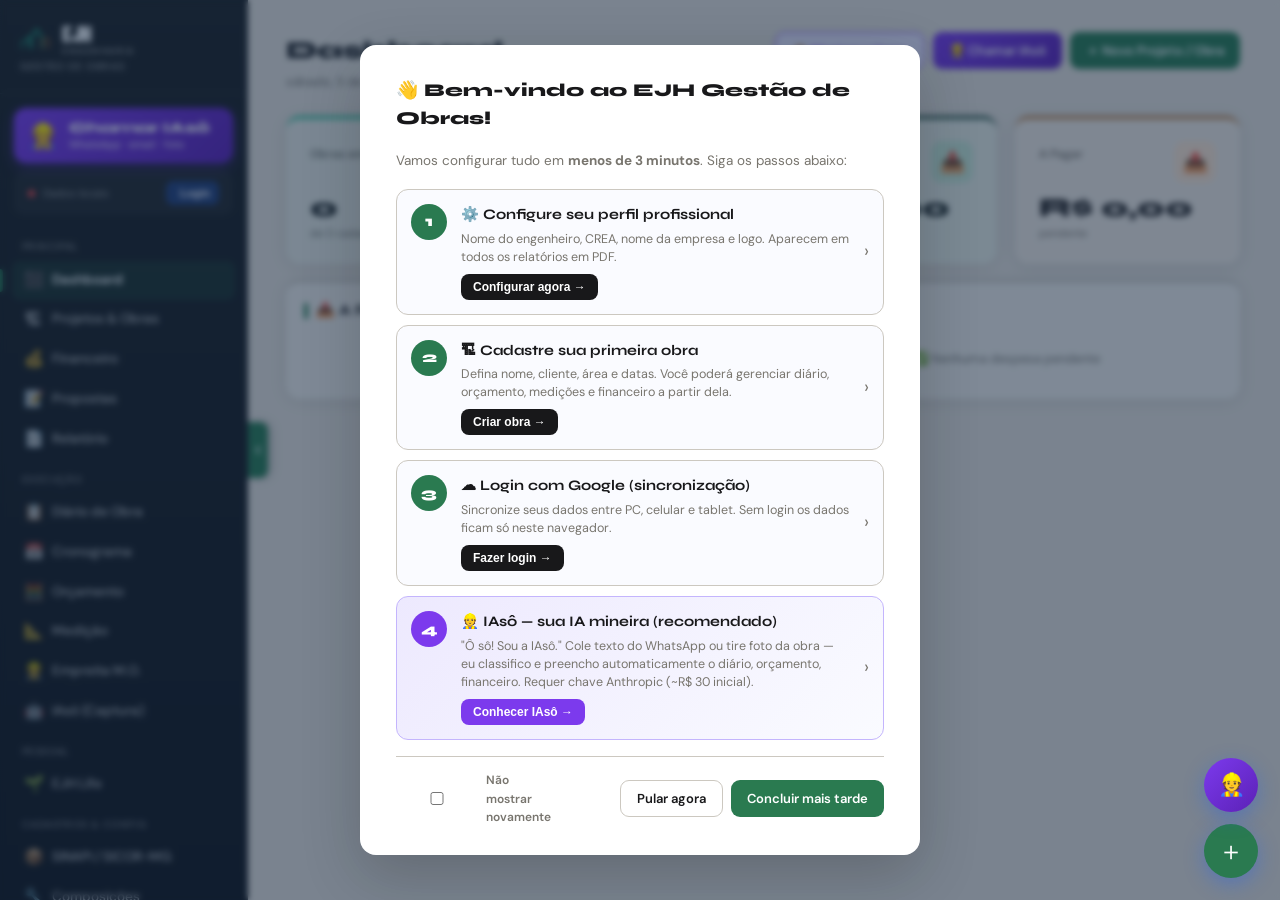
==== index.html @ 3d094b30 "fix: modal diário — textarea de descrição em largura total e maior Corrige bug de CSS onde .form-gro" ====
<!DOCTYPE html>
<html lang="pt-BR">
<head>
<meta charset="UTF-8">
<meta name="viewport" content="width=device-width, initial-scale=1.0">
<title>EJH Engenharia v4.2 — Gestão de Obras v4.2</title>
<link href="https://fonts.googleapis.com/css2?family=Syne:wght@700;800&family=DM+Sans:wght@400;500;600&display=swap" rel="stylesheet">
<!-- Firebase — defer não bloqueia o app mas garante carregamento antes do uso -->









<!-- build:20260424_1930 -->
<link rel="stylesheet" href="./styles.css?v=20260508d">
<!-- Firebase compat -->
<script src="https://www.gstatic.com/firebasejs/9.23.0/firebase-app-compat.js"></script>
<script src="https://www.gstatic.com/firebasejs/9.23.0/firebase-auth-compat.js"></script>
<script src="https://www.gstatic.com/firebasejs/9.23.0/firebase-firestore-compat.js"></script>
<script src="https://www.gstatic.com/firebasejs/9.23.0/firebase-storage-compat.js"></script>
<!-- Main module -->
<script type="module" src="./app.js?v=20260516l"></script>
<!-- SheetJS for Excel import -->
<script src="https://cdnjs.cloudflare.com/ajax/libs/xlsx/0.18.5/xlsx.full.min.js"></script>
<!-- Lucide icons (modern SVG icon library) -->
<script src="https://unpkg.com/lucide@0.323.0/dist/umd/lucide.min.js"></script>
<!-- Fonte Barlow Condensed para o wordmark EJH -->
<link href="https://fonts.googleapis.com/css2?family=Barlow+Condensed:wght@600;700;900&display=swap" rel="stylesheet">
</head>
<body>

<div class="sidebar-tab" onclick="toggleSidebar()" title="Recolher/expandir menu">
  <svg viewBox="0 0 24 24"><polyline points="15 18 9 12 15 6"/></svg>
</div>
<nav class="sidebar">
  <div class="logo">
    <div class="ejhv-logo">
      <svg width="32" height="24" viewBox="0 0 56 40" fill="none" xmlns="http://www.w3.org/2000/svg" aria-hidden="true">
        <polyline points="4,36 4,24 12,24 12,18 18,18 18,36" stroke="#1fbf90" stroke-width="2" fill="none" stroke-linejoin="miter" stroke-linecap="square"/>
        <polyline points="20,36 20,12 26,12 26,3 32,3 32,12 38,12 38,36" stroke="#1fbf90" stroke-width="2" fill="none" stroke-linejoin="miter" stroke-linecap="square"/>
        <polyline points="40,36 40,20 50,20 50,36" stroke="#b87333" stroke-width="2" fill="none" stroke-linejoin="miter" stroke-linecap="square"/>
      </svg>
      <div class="ejhv-wordmark">
        <span class="ejh">EJH</span>
        <div class="tag">Engenharia</div>
      </div>
    </div>
    <div class="logo-sub">Gestão de Obras</div>
  </div>

  <!-- IAsô Promo (botão primário no topo) -->
  <button class="iaso-promo" onclick="nav('captura',null)" title="Ô sô! Sou a IAsô. Manda os dados que eu organizo.">
    <span class="iaso-promo-icon">👷</span>
    <div class="iaso-promo-body">
      <div class="iaso-promo-title">Chamar IAsô</div>
      <div class="iaso-promo-sub">WhatsApp · email · foto</div>
    </div>
  </button>

  <div class="user-bar" id="user-bar" style="display:none">
    <div id="user-initials" class="user-avatar"></div>
    <div class="user-name" id="user-name"></div>
    <span id="sync-status" class="sync-pill" title="Clique para sincronizar agora" onclick="syncNow()">☁✓</span>
    <button class="user-btn" onclick="fbLogout()" title="Sair"><i data-lucide="log-out"></i></button>
  </div>
  <div class="user-bar" id="login-bar">
    <span class="sync-dot" id="sync-dot"></span>
    <span class="user-status">Dados locais</span>
    <button class="user-btn user-btn-primary" onclick="abrirLogin()" title="Login Google"><i data-lucide="cloud"></i> Login</button>
  </div>

  <div class="nav">
    <!-- GRUPO PRINCIPAL -->
    <div class="nav-group">Principal</div>
    <div class="nav-item active" onclick="nav('dashboard',this)">
      <span class="nav-emoji">⬛</span><span>Dashboard</span>
    </div>
    <div class="nav-item" onclick="nav('obras',this)">
      <span class="nav-emoji">🏗</span><span>Projetos & Obras</span>
    </div>
    <div class="nav-item" onclick="nav('financeiro',this)">
      <span class="nav-emoji">💰</span><span>Financeiro</span>
    </div>
    <div class="nav-item" onclick="nav('propostas',this)">
      <span class="nav-emoji">📝</span><span>Propostas</span>
    </div>
    <div class="nav-item" onclick="nav('relatorio',this)">
      <span class="nav-emoji">📄</span><span>Relatório</span>
    </div>

    <!-- GRUPO EXECUÇÃO -->
    <div class="nav-group">Execução</div>
    <div class="nav-item" onclick="nav('diario',this)">
      <span class="nav-emoji">📋</span><span>Diário de Obra</span>
    </div>
    <div class="nav-item" onclick="nav('cronograma',this)">
      <span class="nav-emoji">📅</span><span>Cronograma</span>
    </div>
    <div class="nav-item" onclick="nav('orcamento',this)">
      <span class="nav-emoji">🧮</span><span>Orçamento</span>
    </div>
    <div class="nav-item" onclick="nav('medicao',this)">
      <span class="nav-emoji">📐</span><span>Medição</span>
    </div>
    <div class="nav-item" onclick="nav('empreita',this)">
      <span class="nav-emoji">👷</span><span>Empreita M.O.</span>
    </div>
    <div class="nav-item" onclick="nav('captura',this)">
      <span class="nav-emoji">🤖</span><span>IAsô (Captura)</span>
    </div>

    <!-- GRUPO PESSOAL -->
    <div class="nav-group">Pessoal</div>
    <div class="nav-item" onclick="nav('ejhlife',this)">
      <span class="nav-emoji">🌱</span><span>EJH Life</span>
    </div>

    <!-- GRUPO CADASTROS -->
    <div class="nav-group">Cadastros & Config</div>
    <div class="nav-item" onclick="nav('sinapi',this)">
      <span class="nav-emoji">📦</span><span>SINAPI / SICOR-MG</span>
    </div>
    <div class="nav-item" onclick="nav('composicoes',this)">
      <span class="nav-emoji">🔧</span><span>Composições</span>
    </div>
    <div class="nav-item" onclick="nav('importar',this)">
      <span class="nav-emoji">📥</span><span>Importar Orçamento</span>
    </div>
    <div class="nav-item" onclick="openModal('modal-ia-config')">
      <span class="nav-emoji">⚙️</span><span>Configurar IAsô</span>
    </div>
    <div class="nav-item" onclick="openModal('modal-settings')">
      <span class="nav-emoji">⚙️</span><span>Configurações</span>
    </div>
    <div class="nav-item" onclick="openModal('modal-onboarding')">
      <span class="nav-emoji">📖</span><span>Tutorial</span>
    </div>
  </div>

  <div class="sidebar-footer">
    <div class="footer-version">v4.2 • EJH Engenharia</div>
  </div>
</nav>

<main class="main">

<!-- DASHBOARD -->
<div id="page-dashboard" class="page active">
  <div class="page-hdr">
    <div><div class="page-title">Dashboard</div><div class="page-sub" id="dash-date"></div></div>
    <div class="hdr-actions">
      <button id="btn-privacy-mode" class="btn btn-outline" onclick="togglePrivacyMode()" title="Mostrar/ocultar valores em R$" style="color:#7c3aed;border-color:#7c3aed;background:#ede9fe">🙈 Mostrar valores</button>
      <button class="btn btn-outline" onclick="nav('captura',null)" style="background:linear-gradient(135deg,#7c3aed,#5b21b6);color:#fff;border:none">👷 Chamar IAsô</button>
      <button class="btn btn-primary" onclick="resetFormObra();openModal('modal-obra')">＋ Novo Projeto / Obra</button>
    </div>
  </div>

  <!-- Alertas urgentes -->
  <div id="dash-alertas-urgentes"></div>

  <!-- IAsô contextual -->
  <div id="dash-iaso-contextual" style="margin-bottom:16px"></div>

  <!-- Agenda semanal IAsô -->
  <div id="dash-agenda-semanal" style="margin-bottom:16px"></div>

  <!-- KPIs: 4 números chave -->
  <div class="kpi-grid kpi-dashboard-ejhv" style="margin-bottom:16px">
    <div class="kpi blue">
      <div style="display:flex;justify-content:space-between;align-items:flex-start;margin-bottom:12px">
        <div class="kpi-label" style="padding-top:4px">Obras em Andamento</div>
        <div class="kpi-icon">🏗</div>
      </div>
      <div class="kpi-value" id="kpi-total">0</div>
      <div class="kpi-sub" id="kpi-total-sub">de 0 cadastradas</div>
    </div>
    <div class="kpi teal">
      <div style="display:flex;justify-content:space-between;align-items:flex-start;margin-bottom:12px">
        <div class="kpi-label" style="padding-top:4px">Saldo Financeiro</div>
        <div class="kpi-icon">💰</div>
      </div>
      <div class="kpi-value" id="kpi-saldo">R$0</div>
      <div class="kpi-sub">receitas − despesas</div>
    </div>
    <div class="kpi green">
      <div style="display:flex;justify-content:space-between;align-items:flex-start;margin-bottom:12px">
        <div class="kpi-label" style="padding-top:4px">A Receber</div>
        <div class="kpi-icon">📥</div>
      </div>
      <div class="kpi-value" id="kpi-a-receber">R$0</div>
      <div class="kpi-sub">pendente</div>
    </div>
    <div class="kpi amber">
      <div style="display:flex;justify-content:space-between;align-items:flex-start;margin-bottom:12px">
        <div class="kpi-label" style="padding-top:4px">A Pagar</div>
        <div class="kpi-icon">📤</div>
      </div>
      <div class="kpi-value" id="kpi-a-pagar">R$0</div>
      <div class="kpi-sub">pendente</div>
    </div>
  </div>

  <!-- Alertas financeiros: A receber + A pagar -->
  <div class="dash-row">
    <div class="section dash-col">
      <div class="section-hdr"><div class="section-title">📥 A Receber</div><span id="dash-receber-total" style="font-size:12px;font-weight:700;color:var(--green)"></span></div>
      <div id="dash-receber"></div>
    </div>
    <div class="section dash-col">
      <div class="section-hdr"><div class="section-title">📤 A Pagar</div><span id="dash-pagar-total" style="font-size:12px;font-weight:700;color:var(--red)"></span></div>
      <div id="dash-pagar"></div>
    </div>
  </div>
</div>

<!-- OBRAS -->
<div id="page-obras" class="page">
  <div class="page-hdr"><div><div class="page-title">Obras e Projetos</div><div class="page-sub">Gestão de Projetos e Obras</div></div><button class="btn btn-primary" onclick="resetFormObra();openModal('modal-obra')">＋ Novo Projeto / Obra</button></div>
  <div id="obras-stats-panel"></div>
  <!-- Filtros -->
  <div style="display:flex;gap:8px;flex-wrap:wrap;margin-bottom:12px;align-items:center">
    <input id="fil-obras-busca" type="search" placeholder="🔍 Buscar obra ou cliente…"
      oninput="filtrarObras()" style="flex:1;min-width:160px;padding:7px 11px;border:1px solid var(--border);border-radius:8px;font-size:13px">
    <select id="fil-obras-tipo" onchange="filtrarObras()" style="padding:7px 10px;border:1px solid var(--border);border-radius:8px;font-size:13px">
      <option value="">Todos os tipos</option>
      <option value="projeto">📐 Projeto</option>
      <option value="obra">🏗 Obra</option>
      <option value="acompanhamento">🔍 Acompanhamento</option>
      <option value="consultoria">💼 Consultoria</option>
    </select>
    <select id="fil-obras-status" onchange="filtrarObras()" style="padding:7px 10px;border:1px solid var(--border);border-radius:8px;font-size:13px">
      <option value="">Todos os status</option>
      <option value="Em andamento">Em andamento</option>
      <option value="Concluída">Concluída</option>
      <option value="Paralisada">Paralisada</option>
      <option value="Cancelada">Cancelada</option>
    </select>
    <select id="fil-obras-unidade" onchange="filtrarObras()" style="padding:7px 10px;border:1px solid var(--border);border-radius:8px;font-size:13px">
      <option value="">Todas as unidades</option>
      <option value="m2">m² (Civil)</option>
      <option value="ton">ton (Metálica)</option>
      <option value="kg">kg (Metálica)</option>
    </select>
    <button onclick="limparFiltrosObras()" class="btn btn-outline btn-sm" style="white-space:nowrap">✕ Limpar</button>
  </div>
  <div id="obras-count-info" style="display:none;font-size:12px;color:var(--muted);margin-bottom:8px"></div>
  <!-- Tabela (desktop) -->
  <div class="table-wrap only-desktop"><table><thead><tr><th>Tipo</th><th>ID</th><th>Nome</th><th>Cliente</th><th>Área</th><th>Início</th><th>Fim</th><th>Status</th><th>Avanço</th><th></th></tr></thead><tbody id="tbody-obras"></tbody></table></div>
  <!-- Cards (mobile/tablet) -->
  <div id="cards-obras-mobile" class="only-mobile"></div>
</div>

<!-- ORÇAMENTO -->
<div id="page-orcamento" class="page">
  <div class="page-hdr">
    <div><div class="page-title">Orçamento</div><div class="page-sub">Orçado × Realizado por Obra</div></div>
    <div class="hdr-actions">
      <button class="btn btn-outline" onclick="exportarOrcamentoExcel()" style="color:#16a34a;border-color:#16a34a">📊 Exportar Excel</button>
      <button class="btn btn-outline" onclick="exportJSON()">↑ Exportar</button>
      <button class="btn btn-outline" onclick="nav('tabelas',null)">📐 SINAPI/SICOR</button>
      <button class="btn btn-outline" onclick="nav('importar',null)" style="color:var(--blue);border-color:var(--blue)">📥 Importar Planilha</button>
    </div>
  </div>

  <div id="orcamento-lista-obras" class="cards-grid"></div>

  <div id="orcamento-detalhe" style="display:none">
    <div style="display:flex; justify-content:space-between; align-items:center; margin-bottom: 16px;">
       <button class="btn btn-outline btn-sm" onclick="voltarOrcLista()">← Voltar às Obras</button>
       <div style="display:flex;gap:8px;flex-wrap:wrap">
         <button class="btn btn-outline btn-sm" onclick="exportarOrcamentoExcelObra()" style="color:#16a34a;border-color:#16a34a">📊 Exportar Excel</button>
         <button class="btn btn-outline btn-sm" onclick="abrirInserirComposicaoObra()" style="color:#7c3aed;border-color:#7c3aed">🧱 Inserir Composição</button>
         <button class="btn btn-primary btn-sm" onclick="abrirNovoOrc()">＋ Adicionar Item</button>
       </div>
    </div>
    <h3 id="orc-detalhe-nome" style="color:var(--navy); font-family:'Syne',sans-serif; margin-bottom: 14px;"></h3>
    <div class="table-wrap"><table>
      <thead><tr><th>Item/Descrição</th><th>Un.</th><th>Qtd</th><th>V.Unit</th><th>Total Orçado</th><th>Realizado</th><th>Desvio</th><th></th></tr></thead>
      <tbody id="tbody-orc-detalhe"></tbody>
      <tfoot><tr><td colspan="4" style="text-align:right">TOTAIS DA OBRA</td><td id="tfoot-orc-tot"></td><td id="tfoot-orc-real"></td><td id="tfoot-orc-dev"></td><td></td></tr></tfoot>
    </table></div>
  </div>
</div>

<!-- COMPOSIÇÕES -->
<div id="page-composicoes" class="page">
  <div class="page-hdr">
    <div><div class="page-title">Composições Próprias</div><div class="page-sub">Monte serviços com seus próprios insumos, coeficientes e preços</div></div>
    <button class="btn btn-primary" onclick="novaComposicao()">＋ Nova Composição</button>
  </div>
  <div class="kpi-grid" style="grid-template-columns:repeat(3,1fr)">
    <div class="kpi blue"><div class="kpi-label">Composições</div><div class="kpi-value" id="comp-kpi-total">0</div><div class="kpi-sub">cadastradas</div></div>
    <div class="kpi teal"><div class="kpi-label">Total de Insumos</div><div class="kpi-value" id="comp-kpi-insumos">0</div><div class="kpi-sub">na biblioteca</div></div>
    <div class="kpi green"><div class="kpi-label">Em Uso</div><div class="kpi-value" id="comp-kpi-uso">0</div><div class="kpi-sub">em orçamentos</div></div>
  </div>
  <div style="margin-bottom:14px">
    <input id="f-comp-filtro" placeholder="🔍 Buscar por nome, categoria ou código..." oninput="filtrarComposicoes(this.value)"
      style="width:100%;padding:10px 14px;border:1px solid var(--border);border-radius:10px;font-size:13.5px;font-family:'DM Sans',sans-serif;background:var(--card);color:var(--text)">
  </div>
  <div id="list-composicoes"></div>
</div>

<!-- EMPREITA -->
<div id="page-empreita" class="page">
  <div class="page-hdr">
    <div><div class="page-title">Empreita de Mão de Obra</div><div class="page-sub">Contratos globais — comum na região</div></div>
    <button class="btn btn-primary" onclick="abrirModalEmpreita()">＋ Novo Contrato</button>
  </div>
  <div class="kpi-grid" style="grid-template-columns:repeat(3,1fr)">
    <div class="kpi blue"><div class="kpi-label">Contratos</div><div class="kpi-value" id="emp-kpi-total">0</div></div>
    <div class="kpi amber"><div class="kpi-label">Total Contratado</div><div class="kpi-value" id="emp-kpi-valor">R$0</div></div>
    <div class="kpi green"><div class="kpi-label">Total Pago</div><div class="kpi-value" id="emp-kpi-pago">R$0</div></div>
  </div>
  <div id="list-empreita"></div>
</div>

<!-- CRONOGRAMA -->
<div id="page-cronograma" class="page">
  <div class="page-hdr">
    <div><div class="page-title">Cronograma</div><div class="page-sub">Etapas, avanço físico e Gráfico de Gantt</div></div>
    <div class="hdr-actions">
      <div class="view-toggle"><button class="view-btn active" id="btn-tabela" onclick="setCronView('tabela')">☰ Tabela</button><button class="view-btn" id="btn-gantt" onclick="setCronView('gantt')">📊 Gantt</button></div>
      <button class="btn btn-outline" onclick="_aplicarTemplateCaixa()" style="color:#1d4ed8;border-color:#1d4ed8" title="Cria as etapas padrão PCI/Caixa para a obra selecionada">📋 Template CEF</button>
      <button class="btn btn-outline" onclick="window.print()" style="color:#16a34a;border-color:#16a34a">🖨 PDF</button>
      <button class="btn btn-primary" onclick="openModal('modal-cron')">＋ Etapa</button>
    </div>
  </div>
  <div id="cron-filter" style="margin-bottom:12px">
    <select id="cron-obra-sel" onchange="renderCronAtivo()" style="padding:7px 12px;border:1.5px solid var(--border);border-radius:9px;font-size:13px;min-width:240px"><option value="">Todas as obras</option></select>
  </div>
  <div id="cron-tabela-view">
    <div class="table-wrap"><table><thead><tr><th>ID</th><th>Obra</th><th>Etapa</th><th>Início</th><th>Fim</th><th>% Prev.</th><th>% Conc.</th><th>Situação</th><th></th></tr></thead><tbody id="tbody-cron"></tbody></table></div>
  </div>
  <div id="cron-gantt-view" style="display:none">
    <div class="gantt-wrap" id="gantt-container"></div>
    <div class="gantt-legend">
      <span class="gantt-swatch" style="background:var(--green)"></span>Concluída
      <span class="gantt-swatch" style="background:var(--blue)"></span>Em execução
      <span class="gantt-swatch" style="background:#94a3b8"></span>Aguardando
      <span style="display:inline-flex;align-items:center;gap:4px"><span style="width:3px;height:14px;background:var(--red);display:inline-block;border-radius:1px"></span>Hoje</span>
    </div>
  </div>
</div>

<!-- DIÁRIO -->
<div id="page-diario" class="page">
  <div class="page-hdr">
    <div id="dia-page-hdr-left">
      <div class="page-title">Diário de Obra</div>
      <div class="page-sub">Selecione uma obra para ver os registros</div>
    </div>
    <div id="dia-page-hdr-right" style="display:flex;gap:8px;flex-wrap:wrap">
      <select id="dia-pdf-obra" style="padding:8px 12px;border:1px solid var(--border);border-radius:8px;font-size:13px;display:none"><option value="">Todas as obras</option></select>
      <button class="btn btn-primary" onclick="openModalDiario()">＋ Novo Registro</button>
    </div>
  </div>
  <div id="dia-obras-list"></div>
  <div id="list-diario"></div>
  <div id="dia-ver-mais-wrap"></div>
</div>

<!-- FINANCEIRO -->
<div id="page-financeiro" class="page">
  <div class="page-hdr">
    <div><div class="page-title">Controle Financeiro</div><div class="page-sub">Receitas, despesas e fluxo por atividade</div></div>
    <div class="hdr-actions"><button id="btn-importar-historico-ejh" class="btn btn-outline" onclick="importarFaturamentoHistoricoEJH()" style="color:#7c3aed;border-color:#7c3aed;display:none" title="Importar faturamento de 2016 até abr/2026">📊 Importar Histórico</button><button id="btn-imp-2026-02" class="btn btn-outline" onclick="importarMesPlanilha('2026-02')" style="color:#0891b2;border-color:#0891b2;display:none" title="Substitui receitas de Fev/2026 pelas 10 entradas da planilha de NF">📋 Importar Fev/2026</button><button id="btn-imp-2026-03" class="btn btn-outline" onclick="importarMesPlanilha('2026-03')" style="color:#0891b2;border-color:#0891b2;display:none" title="Substitui receitas de Mar/2026 pelas 10 entradas da planilha de NF">📋 Importar Mar/2026</button><button id="btn-imp-2026-04" class="btn btn-outline" onclick="importarMesPlanilha('2026-04')" style="color:#0891b2;border-color:#0891b2;display:none" title="Substitui receitas de Abr/2026 pelas 11 entradas da planilha de NF">📋 Importar Abr/2026</button><button class="btn btn-outline" onclick="window.print()" style="color:#16a34a;border-color:#16a34a">🖨 PDF</button><button class="btn btn-green" onclick="openModalFin('Receita')">＋ Receita</button><button class="btn btn-outline" style="color:var(--red);border-color:var(--red)" onclick="openModalFin('Despesa')">＋ Despesa</button><button class="btn btn-outline" style="color:#0891b2;border-color:#0891b2" onclick="abrirModalTransf()" title="Transferência entre contas (pró-labore, pagamento dívida, aporte)">↔ Transferência</button></div>
  </div>
  <div class="kpi-grid" style="grid-template-columns:repeat(3,1fr)">
    <div class="kpi green"><div class="kpi-label">Receitas</div><div class="kpi-value" id="fin-kpi-rec">R$0</div></div>
    <div class="kpi red"><div class="kpi-label">Despesas</div><div class="kpi-value" id="fin-kpi-des">R$0</div></div>
    <div class="kpi teal"><div class="kpi-label">Saldo</div><div class="kpi-value" id="fin-kpi-sal">R$0</div></div>
  </div>
  <!-- KPIs extras: A Receber / A Pagar -->
  <div class="kpi-grid" id="fin-kpis-extras" style="grid-template-columns:repeat(2,1fr);margin-bottom:18px"></div>
  <!-- Dashboard Financeiro Avançado (Indicadores e % YoY) -->
  <div id="dash-fin-avancado"></div>

  <!-- Contas Bancárias -->
  <div id="fin-contas"></div>

  <!-- Custos Fixos da Empresa (recorrentes) -->
  <div id="fin-custos-fixos"></div>

  <!-- Lançamentos Agendados (próximos 90 dias) -->
  <div id="fin-agendamentos"></div>

  <div id="fin-grupos-obras"></div>
  <div class="section">
    <div class="section-hdr" style="display:flex;justify-content:space-between;align-items:center;gap:12px;flex-wrap:wrap">
      <div class="section-title">Lançamentos</div>
      <label style="display:inline-flex;align-items:center;gap:6px;font-size:12.5px;color:var(--muted);cursor:pointer">
        <input type="checkbox" id="fin-hide-rt" onchange="toggleHideRT(this)" style="cursor:pointer">
        Ocultar obras de Acompanhamento (RT)
      </label>
    </div>
    <!-- Filtros -->
    <div style="display:grid;grid-template-columns:repeat(auto-fit,minmax(140px,1fr));gap:8px;margin-bottom:12px;padding:10px;background:#f8faff;border-radius:9px">
      <select id="fil-fin-tipo" onchange="aplicarFiltrosFin()" style="padding:7px 10px;border:1px solid var(--border);border-radius:7px;font-size:12.5px">
        <option value="">Receitas e Despesas</option>
        <option value="Receita">💚 Só Receitas</option>
        <option value="Despesa">🔴 Só Despesas</option>
      </select>
      <select id="fil-fin-obra" onchange="aplicarFiltrosFin()" style="padding:7px 10px;border:1px solid var(--border);border-radius:7px;font-size:12.5px"></select>
      <select id="fil-fin-cat" onchange="aplicarFiltrosFin()" style="padding:7px 10px;border:1px solid var(--border);border-radius:7px;font-size:12.5px"></select>
      <select id="fil-fin-conta" onchange="aplicarFiltrosFin()" style="padding:7px 10px;border:1px solid var(--border);border-radius:7px;font-size:12.5px"></select>
      <select id="fil-fin-status" onchange="aplicarFiltrosFin()" style="padding:7px 10px;border:1px solid var(--border);border-radius:7px;font-size:12.5px">
        <option value="">Todos status</option>
        <option value="pago">✅ Pago</option>
        <option value="a_vencer">📅 A vencer</option>
        <option value="pendente">⚠️ Pendente (vencido)</option>
      </select>
      <input id="fil-fin-q" oninput="aplicarFiltrosFin()" placeholder="🔍 Buscar..." style="padding:7px 10px;border:1px solid var(--border);border-radius:7px;font-size:12.5px;font-family:'DM Sans',sans-serif">
      <input id="fil-fin-mes" type="month" onchange="aplicarFiltrosFin()" title="Filtrar por mês" style="padding:7px 10px;border:1px solid var(--border);border-radius:7px;font-size:12.5px;font-family:'DM Sans',sans-serif">
      <button class="btn btn-outline btn-sm" onclick="auditarDuplicatasFin()" style="font-size:11.5px;color:#7c3aed;border-color:#7c3aed" title="Detectar lançamentos com mesma data + descrição + valor">🔎 Duplicatas</button>
      <button class="btn btn-outline btn-sm" onclick="limparFiltrosFin()" style="font-size:11.5px">✕ Limpar</button>
    </div>
    <div class="table-wrap"><table><thead><tr><th>Data</th><th>Tipo</th><th>Obra</th><th>Descrição</th><th>Categoria</th><th>Status</th><th>Valor</th><th></th></tr></thead><tbody id="tbody-fin"></tbody></table></div>
  </div>
</div>

<!-- TABELAS -->
<div id="page-tabelas" class="page">
  <div class="page-hdr">
    <div><div class="page-title">SINAPI / SICOR-MG</div><div class="page-sub">Tabelas de referência — MG</div></div>
    <button class="btn btn-outline" onclick="openModal('modal-sinapi-import')">↓ Importar para Orçamento</button>
  </div>
  <div class="source-tabs"><button class="source-tab active" id="tab-sinapi" onclick="setTabelaSrc('sinapi')">SINAPI Federal</button><button class="source-tab" id="tab-sicor" onclick="setTabelaSrc('sicor')">SICOR-MG</button></div>
  <div class="sinapi-filter" id="sinapi-filter"></div>
  <div class="sinapi-search-wrap"><span class="sinapi-search-icon">🔍</span><input id="sinapi-search" placeholder="Buscar código, descrição…" oninput="filterSinapi(this.value)"></div>
  <div class="table-wrap"><div id="sinapi-list" style="max-height:420px;overflow-y:auto"></div></div>
</div>

<!-- MEDIÇÃO -->
<div id="page-medicao" class="page">
  <div class="page-hdr">
    <div><div class="page-title">Geração de Medição</div><div class="page-sub">Boletins de medição</div></div>
    <div style="display:flex;gap:8px;flex-wrap:wrap">
      <select id="med-pdf-obra" style="padding:8px 12px;border:1px solid var(--border);border-radius:8px;font-size:13px"><option value="">Todas as obras</option></select>
      <button class="btn btn-outline" onclick="gerarMedicaoPDF()" title="Gerar PDF da Medição">🖨 PDF da Medição</button>
      <button class="btn btn-primary" onclick="openModalMedicao()">＋ Nova Medição</button>
    </div>
  </div>
  <div id="list-medicoes"></div>
</div>

<!-- IMPORTAR -->
<div id="page-importar" class="page">
  <div class="page-hdr"><div><div class="page-title">Importar Orçamento</div><div class="page-sub">Excel, PDF, CSV ou manual — propaga para Orçamento, Cronograma e Medição</div></div></div>
  <div class="table-wrap" style="padding:16px 20px;margin-bottom:18px">
    <div class="form-grid">
      <div class="fg"><label>Destino (Atividade)</label><select id="f-imp-obra"></select></div>
      <div class="fg"><label>Fonte</label><input id="f-imp-fonte" placeholder="Ex: Orçamento do cliente…"></div>
      <div class="fg"><label>Gerar Cronograma?</label><select id="f-imp-cron"><option value="sim">✅ Sim</option><option value="nao">❌ Não</option></select></div>
      <div class="fg"><label>Preparar Medição?</label><select id="f-imp-med"><option value="sim">✅ Sim</option><option value="nao">❌ Não</option></select></div>
    </div>
  </div>
  <div style="display:grid;grid-template-columns:repeat(3,1fr);gap:14px;margin-bottom:18px">
    <div class="table-wrap" style="padding:20px;text-align:center"><div style="font-size:32px;margin-bottom:8px">📊</div><div style="font-weight:700;color:var(--navy);margin-bottom:6px">Excel</div><div class="import-drop"><input type="file" accept=".xlsx,.xls" onchange="importExcel(this)"><div>📂 .xlsx / .xls</div></div></div>
    <div class="table-wrap" style="padding:20px;text-align:center"><div style="font-size:32px;margin-bottom:8px">📄</div><div style="font-weight:700;color:var(--navy);margin-bottom:6px">PDF</div><div class="import-drop"><input type="file" accept=".pdf" onchange="importPDF(this)"><div>📂 .pdf</div></div></div>
    <div class="table-wrap" style="padding:20px;text-align:center"><div style="font-size:32px;margin-bottom:8px">📋</div><div style="font-weight:700;color:var(--navy);margin-bottom:6px">CSV / JSON</div><div class="import-drop"><input type="file" accept=".csv,.txt,.json" onchange="importCSV(this)"><div>📂 .csv / .json</div></div></div>
  </div>
  <div id="sheet-selector-wrap" style="display:none;margin-bottom:14px"><div class="table-wrap" style="padding:12px 16px"><div style="font-size:11px;font-weight:700;color:var(--muted);margin-bottom:8px">ESCOLHA A ABA:</div><div id="sheet-tabs" style="display:flex;gap:7px;flex-wrap:wrap"></div></div></div>
  <div id="col-mapper-wrap" style="display:none;margin-bottom:18px"><div class="table-wrap" style="padding:16px 20px">
    <div style="font-weight:700;color:var(--navy);margin-bottom:12px">📌 Mapear colunas (cabeçalhos originais do arquivo)</div>
    <div class="form-grid" style="margin-bottom:12px">
      <div class="fg"><label>📝 Descrição/Item</label><select id="map-item" onchange="applyMapping()"></select></div>
      <div class="fg"><label>📐 Unidade</label><select id="map-un" onchange="applyMapping()"></select></div>
      <div class="fg"><label>🔢 Quantidade</label><select id="map-qtd" onchange="applyMapping()"></select></div>
      <div class="fg"><label>💰 Valor Unitário</label><select id="map-vunit" onchange="applyMapping()"></select></div>
    </div>
    <div class="form-grid">
      <div class="fg"><label>Pular linhas (cabeçalho)</label><select id="map-skip" onchange="applyMapping()"><option value="0">Não pular</option><option value="1" selected>Pular 1</option><option value="2">Pular 2</option><option value="3">Pular 3</option></select></div>
      <div class="fg"><label>Coluna de Etapa (opcional)</label><select id="map-etapa" onchange="applyMapping()"><option value="-1">(automático)</option></select></div>
    </div>
    <div style="font-size:11px;font-weight:700;color:var(--muted);margin:12px 0 6px">PRÉVIA (primeiras linhas):</div>
    <div style="overflow-x:auto;font-size:12px"><table id="raw-preview-table" style="border-collapse:collapse;min-width:100%"></table></div>
  </div></div>
  <div class="section"><div class="section-hdr"><div class="section-title">Manual / Cole aqui</div></div>
    <div class="table-wrap" style="padding:14px 18px">
      <label style="font-size:11px;font-weight:700;color:var(--muted)">Formato: Descrição ; Unidade ; Qtd ; V.Unit (uma linha por item)</label>
      <textarea id="f-imp-texto" style="margin-top:6px;min-height:80px;font-family:monospace;font-size:12px" placeholder="Fundações;m³;45;380&#10;Alvenaria;m²;650;85"></textarea>
      <button class="btn btn-primary" style="margin-top:10px" onclick="importManual()">↓ Processar</button>
    </div>
  </div>
  <div id="import-preview" style="display:none" class="section">
    <div class="section-hdr"><div class="section-title" id="import-preview-title">Pré-visualização</div><span id="import-count-label" style="font-size:12px;color:var(--muted)"></span></div>
    <div style="background:#f0f9ff;border-radius:9px;padding:9px 14px;margin-bottom:10px;font-size:12px;color:#1e40af;display:flex;gap:12px;flex-wrap:wrap">
      <span>✏️ Edite qualquer campo</span><span>✕ remove linha</span><span id="import-prop-info" style="font-weight:700"></span>
    </div>
    <div class="table-wrap" style="overflow-x:auto"><table>
      <thead><tr><th>#</th><th>Item/Descrição</th><th>Un.</th><th>Qtd</th><th>V.Unit(R$)</th><th>Total(R$)</th><th>Etapa Cron.</th><th></th></tr></thead>
      <tbody id="tbody-import"></tbody>
      <tfoot><tr><td colspan="5" style="text-align:right">TOTAL</td><td id="tfoot-import-total" style="font-weight:800;font-size:14px;color:var(--navy)"></td><td colspan="2"></td></tr></tfoot>
    </table></div>
    <div style="margin-top:12px;display:flex;gap:9px;flex-wrap:wrap">
      <button class="btn btn-primary" onclick="confirmImport()">✅ Confirmar e Propagar</button>
      <button class="btn btn-outline" onclick="cancelImport()">Cancelar</button>
      <button class="btn btn-outline btn-sm" onclick="addImportRow()">＋ Linha</button>
    </div>
  </div>
</div>

<!-- PROPOSTAS -->
<div id="page-propostas" class="page">
  <div class="page-hdr">
    <div><div class="page-title">Propostas Comerciais</div><div class="page-sub">Propostas comerciais por atividade</div></div>
    <div class="hdr-actions"><button class="btn btn-outline" onclick="openPropProjeto()">📐 Proposta Projeto</button><button class="btn btn-primary" onclick="openPropObra()">🏗 Proposta Obra</button></div>
  </div>
  <div id="prop-stats-panel"></div>
  <div id="list-propostas"></div>
</div>

<!-- RELATÓRIO -->
<div id="page-relatorio" class="page">
  <div class="page-hdr">
    <div><div class="page-title">Relatório</div><div class="page-sub">Relatórios profissionais para compartilhar</div></div>
    <div class="hdr-actions">
      <button class="btn btn-outline" onclick="gerarRelatorioWpp()">📱 WhatsApp</button>
      <button class="btn btn-outline" onclick="gerarRelatorioEmail()">📧 E-mail</button>
      <button class="btn btn-primary" onclick="window.print()">🖨 PDF/Imprimir</button>
    </div>
  </div>
  <!-- Seletor de obra e tipo -->
  <div class="table-wrap" style="padding:14px 18px;margin-bottom:16px">
    <div class="form-grid">
      <div class="fg">
        <label>Obra</label>
        <select id="rel-obra-sel" onchange="renderReport()">
          <option value="">Todas as obras</option>
        </select>
      </div>
      <div class="fg">
        <label>Tipo de Relatório</label>
        <select id="rel-tipo-sel" onchange="renderReport()">
          <option value="gerencial">Gerencial Completo</option>
          <option value="avanco">Avanço de Obra (para cliente)</option>
          <option value="financeiro">Resumo Financeiro</option>
          <option value="medicao">Relatório de Medição</option>
          <option value="diario">Diário de Obra Completo</option>
        </select>
      </div>
    </div>
  </div>
  <div id="report-content" style="background:#fff;border-radius:var(--radius);padding:36px;box-shadow:var(--shadow)"></div>
</div>

<!-- CAPTURA RÁPIDA DA OBRA -->
<div id="page-captura" class="page">
  <div class="page-hdr">
    <div>
      <div class="page-title">📡 Central de Comunicação da Obra</div>
      <div class="page-sub">WhatsApp, e-mail, anotação de campo — a IA classifica e distribui em Diário, Pendências, Orçamento, Financeiro e Cronograma</div>
    </div>
    <div class="hdr-actions">
      <select id="cap-obra-sel" style="padding:8px 12px;border:1px solid var(--border);border-radius:8px;font-size:13px">
        <option value="">Selecione a obra...</option>
      </select>
    </div>
  </div>

  <!-- PAINEL PRINCIPAL DE CAPTURA -->
  <div style="background:linear-gradient(135deg,#0f2744 0%,#1e3a5f 100%);border-radius:16px;padding:24px;margin-bottom:20px;color:#fff">
    <div style="font-family:'Syne',sans-serif;font-size:16px;font-weight:800;margin-bottom:6px;display:flex;align-items:center;gap:10px">
      👷 IAsô — Central de Comunicação
    </div>
    <div style="font-size:13px;opacity:.95;margin-bottom:6px;font-weight:600">
      Ô sô! Sou a IAsô. Manda os dados que eu organizo pra você.
    </div>
    <div style="font-size:12.5px;opacity:.75;margin-bottom:18px">
      Cole qualquer texto da obra — mensagem de WhatsApp, email, anotação de campo, reunião. Eu classifico e crio os registros automaticamente.
    </div>

    <!-- Área de texto principal -->
    <textarea id="cap-texto" rows="6"
      placeholder="Cole aqui mensagens do WhatsApp, email ou escreva livremente:&#10;&#10;Exemplos:&#10;• &quot;Concretagem da laje concluída hoje às 14h. Faltou brita no final.&quot;&#10;• &quot;Cliente pediu alteração no banheiro — trocar piso por porcelanato 60x60&quot;&#10;• &quot;Medição nº3: estrutura 100%, alvenaria 70%, cobertura 0%&quot;&#10;• Foto + texto do WhatsApp"
      style="width:100%;padding:14px;background:rgba(255,255,255,.12);border:1px solid rgba(255,255,255,.2);border-radius:10px;color:#fff;font-size:13px;font-family:'DM Sans',sans-serif;resize:vertical;outline:none;box-sizing:border-box"></textarea>

    <!-- Upload de foto/PDF + limpar WhatsApp -->
    <div style="margin-top:12px;display:flex;gap:10px;flex-wrap:wrap;align-items:center">
      <label style="cursor:pointer;padding:8px 14px;background:rgba(255,255,255,.15);border:1px solid rgba(255,255,255,.25);border-radius:8px;font-size:12.5px;font-weight:600;display:flex;align-items:center;gap:6px">
        📎 Anexar foto/PDF
        <input type="file" id="cap-arquivo" accept="image/*,.pdf" multiple style="display:none" onchange="capProcessarArquivo(this)">
      </label>
      <button type="button" onclick="capLimparWhatsApp()"
        style="padding:8px 14px;background:rgba(255,255,255,.15);border:1px solid rgba(255,255,255,.25);border-radius:8px;font-size:12.5px;font-weight:600;color:#fff;cursor:pointer"
        title="Remove timestamps e nomes de remetentes do WhatsApp">
        🧹 Limpar formato WhatsApp
      </button>
      <div id="cap-arquivos-preview" style="display:flex;gap:6px;flex-wrap:wrap"></div>
    </div>

    <!-- Botão processar -->
    <div style="margin-top:16px;display:flex;gap:10px;flex-wrap:wrap">
      <button onclick="capProcessarIA()" id="cap-btn-processar"
        style="padding:11px 24px;background:#2563eb;border:none;border-radius:10px;color:#fff;font-weight:800;font-size:14px;cursor:pointer;display:flex;align-items:center;gap:8px">
        ⚡ Chamar IAsô
      </button>
      <button onclick="capLimpar()"
        style="padding:11px 16px;background:rgba(255,255,255,.15);border:1px solid rgba(255,255,255,.25);border-radius:10px;color:#fff;font-size:13px;cursor:pointer">
        🗑 Limpar
      </button>
    </div>

    <!-- Loading -->
    <div id="cap-loading" style="display:none;margin-top:14px;align-items:center;gap:8px;font-size:13px;opacity:.8">
      <div style="display:flex;gap:4px">
        <div style="width:6px;height:6px;background:#fff;border-radius:50%;animation:iaBounce .6s infinite alternate"></div>
        <div style="width:6px;height:6px;background:#fff;border-radius:50%;animation:iaBounce .6s .2s infinite alternate"></div>
        <div style="width:6px;height:6px;background:#fff;border-radius:50%;animation:iaBounce .6s .4s infinite alternate"></div>
      </div>
      <span id="cap-loading-txt">IAsô tá analisando, ô sô...</span>
    </div>
  </div>

  <!-- RESULTADO DA ANÁLISE -->
  <div id="cap-resultado" style="display:none">
    <div style="font-family:'Syne',sans-serif;font-size:15px;font-weight:700;color:var(--navy);margin-bottom:12px">
      📋 Registros identificados pela IAsô
    </div>
    <div id="cap-cards" style="display:flex;flex-direction:column;gap:10px"></div>
    <div style="margin-top:16px;display:flex;gap:10px;flex-wrap:wrap">
      <button onclick="capConfirmarTodos()" id="cap-btn-confirmar"
        style="padding:10px 20px;background:var(--green);border:none;border-radius:10px;color:#fff;font-weight:700;font-size:14px;cursor:pointer">
        ✅ Confirmar e Salvar Tudo
      </button>
      <button onclick="capDescartarResultado()"
        style="padding:10px 16px;background:transparent;border:1px solid var(--border);border-radius:10px;font-size:13px;cursor:pointer;color:var(--muted)">
        Descartar
      </button>
    </div>
  </div>

  <!-- HISTÓRICO DE CAPTURAS -->
  <div style="margin-top:24px">
    <div style="font-family:'Syne',sans-serif;font-size:14px;font-weight:700;color:var(--navy);margin-bottom:12px;display:flex;justify-content:space-between;align-items:center;flex-wrap:wrap;gap:8px">
      <span>📚 Histórico de comunicações</span>
      <div style="display:flex;gap:6px">
        <button class="btn btn-outline btn-xs" id="cap-tab-hist" onclick="capSetView('hist')">Lista</button>
        <button class="btn btn-outline btn-xs" id="cap-tab-timeline" onclick="capSetView('timeline')">Timeline</button>
        <select id="cap-hist-filtro" onchange="renderHistoricoCaptura()" style="padding:6px 10px;border:1px solid var(--border);border-radius:8px;font-size:12px">
          <option value="">Todas as obras</option>
        </select>
      </div>
    </div>
    <div id="cap-historico"></div>
    <div id="cap-timeline" style="display:none"></div>
  </div>
</div>
<!-- EJH LIFE — Finanças Pessoais -->
<div id="page-ejhlife" class="page">
  <div class="page-hdr">
    <div>
      <div class="page-title">💼 EJH Life</div>
      <div class="page-sub">Controle pessoal — pró-labore, gastos, metas e dívidas separados da empresa</div>
    </div>
  </div>
  <div id="ejhlife-container"></div>
</div>

</main>


<div class="modal-bg" id="modal-obra"><div class="modal modal-wide">
  <div class="modal-title" id="modal-obra-title">🏗 Nova Atividade</div>
  <input type="hidden" id="f-obra-id">
  <div class="form-grid">
    <div class="form-group"><label>Tipo de Atividade</label><select id="f-obra-tipo" onchange="toggleObraTipoCustom()">
      <option value="projeto">📐 Projeto</option>
      <option value="obra" selected>🏗 Obra</option>
      <option value="acompanhamento">👷 Acompanhamento (RT)</option>
      <option value="consultoria">📋 Consultoria</option>
      <option value="__custom__">📝 Personalizado…</option>
    </select></div>
    <div class="form-group" id="f-obra-tipo-custom-wrap" style="display:none">
      <label>📝 Tipo personalizado</label>
      <input id="f-obra-tipo-custom" placeholder="Ex: Vistoria, Laudo, Perícia, Memorial Descritivo...">
    </div>
    <div class="form-group"><label>Modalidade</label><select id="f-obra-modalidade">
      <option value="privada">🏠 Privada</option>
      <option value="financiada">🏦 Financiada (Caixa)</option>
      <option value="publica">🏛 Pública</option>
      <option value="minha_casa">🏡 MCMV</option>
      <option value="empreita">🔨 Empreita Global</option>
    </select></div>
    <div class="form-group full"><label>Nome</label><input id="f-obra-nome" placeholder="Ex: Residencial Guaxupé"></div>
    <div class="form-group"><label>Cliente</label><input id="f-obra-cliente" placeholder="Nome do cliente"></div>
    <div class="form-group"><label>Telefone do cliente</label><input id="f-obra-cli-tel" placeholder="(35) 9 ____-____"></div>
    <div class="form-group"><label>Email do cliente</label><input id="f-obra-cli-email" type="email" placeholder="cliente@email.com"></div>
    <div class="form-group"><label>CPF/CNPJ</label><input id="f-obra-cli-doc" placeholder="000.000.000-00"></div>
    <div class="form-group">
  <label>Área / Quantidade</label>
  <div style="display:flex;gap:8px">
    <input id="f-obra-area" type="number" placeholder="250" style="flex:1">
    <select id="f-obra-unidade" style="width:90px">
      <option value="m2">m²</option>
      <option value="ton">ton</option>
      <option value="kg">kg</option>
    </select>
  </div>
</div>
    <div class="form-group full"><label>Endereço</label><input id="f-obra-end" placeholder="Rua, nº — Cidade/UF"></div>
    <div class="form-group"><label>Responsável Técnico (RT)</label><input id="f-obra-rt" placeholder="Nome do engenheiro"></div>
    <div class="form-group"><label>CREA / CAU</label><input id="f-obra-crea" placeholder="CREA-MG 000000"></div>
    <div class="form-group"><label>Data de Início</label><input id="f-obra-inicio" type="date"></div>
    <div class="form-group"><label>Previsão de Término</label><input id="f-obra-fim" type="date"></div>
    <div class="form-group"><label>Status</label><select id="f-obra-status">
      <option>Em andamento</option><option>Planejada</option><option>Paralisada</option><option>Concluída</option>
    </select></div>
    <div class="form-group"><label>Frequência de Visita / Rotina</label><select id="f-obra-freq-visita">
      <option value="">Sem rotina</option>
      <option value="diaria">📅 Diária (todo dia útil)</option>
      <option value="semanal">📅 Semanal (1x por semana)</option>
      <option value="quinzenal">📅 Quinzenal (a cada 2 semanas)</option>
      <option value="mensal">📅 Mensal (1x por mês)</option>
    </select></div>
    <div class="form-group"><label>Valor Contrato (R$)</label><input id="f-obra-contrato" type="number" step="0.01" placeholder="0,00"></div>
    <div class="form-group"><label>Nº Contrato</label><input id="f-obra-numcontrato" placeholder="CT-2025-001"></div>
    <div class="form-group"><label>Periodicidade de Medição</label><select id="f-obra-periodicidade">
      <option value="">(Sem ciclo definido)</option>
      <option value="semanal">Semanal</option>
      <option value="quinzenal">Quinzenal</option>
      <option value="mensal">Mensal</option>
      <option value="por_pl">Por PL (Caixa)</option>
    </select></div>
    <div class="form-group"><label>Dia da Medição</label><input id="f-obra-diamed" type="number" min="1" max="31" placeholder="Ex: 15"></div>
    <div class="form-group full"><label>Observações do Contrato</label><textarea id="f-obra-obscontrato" placeholder="Observações, cláusulas importantes..." rows="2"></textarea></div>
  </div>
  <div class="modal-actions">
    <button class="btn btn-outline" onclick="closeModal('modal-obra')">Cancelar</button>
    <button class="btn btn-primary" id="btn-salvar-obra" onclick="salvarObra()">Salvar</button>
  </div>
</div></div>

<!-- Orçamento -->
<div class="modal-bg" id="modal-orc"><div class="modal">
  <div class="modal-title">💰 Novo Item de Orçamento</div>
  <div class="form-grid">
    <input type="hidden" id="f-orc-id">
    <div class="form-group full"><label>Obra</label><select id="f-orc-obra"></select></div>
    <div class="form-group full"><label>Item / Serviço</label><input id="f-orc-item" placeholder="Ex: Fundações em concreto"></div>
    <div class="form-group"><label>Código SINAPI (opcional)</label><input id="f-orc-sinapi" placeholder="Ex: 94966"></div>
    <div class="form-group"><label>Unidade</label><input id="f-orc-un" placeholder="m³, m², kg, vb…"></div>
    <div class="form-group"><label>Quantidade</label><input id="f-orc-qtd" type="number" step="0.01" placeholder="0"></div>
    <div class="form-group"><label>Valor Unitário (R$)</label><input id="f-orc-vunit" type="number" step="0.01" placeholder="0,00"></div>
    <div class="form-group"><label>Realizado (R$)</label><input id="f-orc-real" type="number" step="0.01" placeholder="0,00"></div>
  </div>
  <div id="orc-ia-loading" style="display:none;text-align:center;padding:12px;color:var(--muted)">⏳ IA analisando…</div>
  <div class="modal-actions">
    <button class="btn btn-outline" onclick="closeModal('modal-orc')">Cancelar</button>
    <button class="btn btn-secondary" id="orc-ia-btn" onclick="gerarOrcamentoComIA()" style="background:rgba(168,85,247,.2);color:#a855f7">👷 Pedir pra IAsô</button>
    <button class="btn btn-primary" onclick="addOrc()">Salvar</button>
  </div>
</div></div>

<!-- Composição nova/editar -->
<div class="modal-bg" id="modal-composicao"><div class="modal modal-wide">
  <div class="modal-title">🧱 Nova Composição</div>
  <div class="form-grid">
    <div class="form-group full"><label>Nome do Serviço</label><input id="f-comp-nome" placeholder="Ex: Concreto armado fck25 lançado"></div>
    <div class="form-group"><label>Categoria</label><select id="f-comp-cat">
      <option>Fundações</option><option>Estrutura</option><option>Alvenaria</option>
      <option>Cobertura</option><option>Hidráulico</option><option>Elétrico</option>
      <option>Revestimento</option><option>Pintura</option><option>Serviços</option><option>Outros</option>
    </select></div>
    <div class="form-group"><label>Unidade</label><select id="f-comp-un">
      <option value="m³">m³ (metro cúbico)</option>
      <option value="m²">m² (metro quadrado)</option>
      <option value="m">m (metro linear)</option>
      <option value="ml">ml (metro linear)</option>
      <option value="kg">kg (quilograma)</option>
      <option value="t">t (tonelada)</option>
      <option value="un">un (unidade)</option>
      <option value="pç">pç (peça)</option>
      <option value="cj">cj (conjunto)</option>
      <option value="h">h (hora)</option>
      <option value="vb">vb (verba)</option>
      <option value="l">l (litro)</option>
      <option value="sc">sc (saco)</option>
    </select></div>
    <div class="form-group"><label>Código Próprio (opcional)</label><input id="f-comp-cod" placeholder="Ex: EJH-001"></div>
    <div class="form-group full" style="background:#f0f9ff;border:1px dashed var(--blue);border-radius:8px;padding:10px">
      <label style="display:flex;justify-content:space-between;align-items:center;margin-bottom:6px">
        <span style="font-weight:700;color:var(--navy)">📋 Copiar de tabela SINAPI (opcional)</span>
        <button type="button" onclick="abrirCopiaSinapi()" class="btn btn-outline btn-xs" style="color:var(--blue);border-color:var(--blue)">Buscar SINAPI</button>
      </label>
      <div style="font-size:11.5px;color:var(--muted)">Use um item SINAPI como base e ajuste os preços conforme sua região.</div>
      <div id="comp-sinapi-origem" style="display:none;margin-top:8px;padding:8px;background:var(--card);border-radius:6px;font-size:12px"></div>
    </div>
    <div class="form-group full"><label>Descrição Técnica</label><textarea id="f-comp-desc" placeholder="Detalhes técnicos, especificações..." rows="2"></textarea></div>
    <div class="form-group full">
      <label style="display:flex;justify-content:space-between;align-items:center">
        <span>Insumos (coeficientes × preços)</span>
        <button onclick="addInsumoComp()" class="btn btn-outline btn-xs" style="color:var(--blue);border-color:var(--blue)">＋ Adicionar insumo</button>
      </label>
      <div id="comp-insumos-lista" style="margin-top:10px;padding:10px;background:#fafbff;border:1px solid var(--border);border-radius:8px;min-height:60px"></div>
      <div style="margin-top:10px;padding:10px;background:#f0f9ff;border-radius:8px;display:flex;justify-content:space-between;align-items:center">
        <span style="font-weight:700;color:var(--navy)">Custo unitário total:</span>
        <span id="comp-total-label" style="font-family:'Syne',sans-serif;font-size:18px;font-weight:800;color:var(--navy)">R$ 0,00</span>
      </div>
    </div>
  </div>
  <div class="modal-actions">
    <button class="btn btn-outline" onclick="closeModal('modal-composicao')">Cancelar</button>
    <button class="btn btn-primary" onclick="salvarComposicao()">Salvar Composição</button>
  </div>
</div></div>

<!-- Inserir Composição no Orçamento -->
<div class="modal-bg" id="modal-comp-selecionar"><div class="modal">
  <div class="modal-title">🧱 Inserir Composição no Orçamento</div>
  <div class="form-grid">
    <div class="form-group full"><label>Composição</label>
      <select id="f-csel-comp" onchange="preencherDadosComposicao()"></select>
    </div>
    <div id="f-csel-preview" style="display:none;grid-column:1/-1;padding:12px;background:#fafbff;border-radius:8px;font-size:12.5px"></div>
    <div class="form-group"><label>Quantidade</label><input id="f-csel-qtd" type="number" step="0.01" min="0" value="1" oninput="calcTotalComposicaoSel()"></div>
    <div class="form-group"><label>Valor Unit. (R$)</label><input id="f-csel-vunit" type="number" step="0.01" readonly style="background:#f1f5f9"></div>
    <div class="form-group full"><label>Total (R$)</label><input id="f-csel-total" type="number" step="0.01" readonly style="background:#f1f5f9;font-weight:700"></div>
  </div>
  <div class="modal-actions">
    <button class="btn btn-outline" onclick="closeModal('modal-comp-selecionar')">Cancelar</button>
    <button class="btn btn-primary" onclick="inserirComposicaoNoOrcamento()">Inserir no Orçamento</button>
  </div>
</div></div>

<!-- Cronograma -->
<div class="modal-bg" id="modal-cron"><div class="modal">
  <div class="modal-title">📅 Nova Etapa</div>
  <div class="form-grid">
    <div class="form-group full"><label>Obra</label><select id="f-cron-obra"></select></div>
    <div class="form-group full"><label>Etapa</label><input id="f-cron-etapa" placeholder="Ex: Fundações"></div>
    <div class="form-group"><label>Data Início</label><input id="f-cron-inicio" type="date"></div>
    <div class="form-group"><label>Data Fim</label><input id="f-cron-fim" type="date"></div>
    <div class="form-group"><label>% Previsto</label><input id="f-cron-prev" type="number" min="0" max="100" placeholder="100"></div>
    <div class="form-group"><label>% Concluído</label><input id="f-cron-conc" type="number" min="0" max="100" placeholder="0"></div>
  </div>
  <div class="modal-actions">
    <button class="btn btn-outline" onclick="closeModal('modal-cron')">Cancelar</button>
    <button class="btn btn-primary" onclick="addCron()">Salvar</button>
  </div>
</div></div>

<!-- Diário -->
<div class="modal-bg" id="modal-diario"><div class="modal" style="max-width:860px;width:860px">
  <div class="modal-title">📋 Novo Registro de Diário</div>
  <input type="hidden" id="f-dia-id">
  <div class="form-grid">
    <div class="form-group"><label>Obra</label><select id="f-dia-obra"></select></div>
    <div class="form-group"><label>Data</label><input id="f-dia-data" type="date"></div>
    <div class="form-group full">
      <label>Descrição das Atividades <span style="color:var(--muted);font-weight:400;font-size:11px">(uma por linha — Enter para nova)</span></label>
      <textarea id="f-dia-desc" rows="8" style="width:100%;resize:vertical;min-height:160px" placeholder="Concretagem da laje 2&#10;Alvenaria do banheiro&#10;Instalação elétrica do quarto&#10;Limpeza geral"></textarea>
    </div>
    <div class="form-group full">
      <label>Equipe — Marque os profissionais e quantidade</label>
      <div id="f-dia-equipe-grid" class="equipe-grid"></div>
      <input type="hidden" id="f-dia-equipe">
      <div style="display:flex;gap:6px;margin-top:8px;align-items:center">
        <input id="f-dia-equipe-outro" placeholder="Outro: máquina, função…" style="flex:1;padding:7px 10px;border:1px solid var(--border);border-radius:7px;font-size:12.5px">
        <input id="f-dia-equipe-outro-qtd" type="number" min="0" placeholder="Qtd" style="width:65px;padding:7px;border:1px solid var(--border);border-radius:7px;font-size:12.5px;text-align:center">
        <button type="button" class="btn btn-outline btn-xs" onclick="adicionarEquipeOutro()" style="color:var(--blue);border-color:var(--blue)">＋ Add</button>
      </div>
    </div>
    <div class="form-group full"><label>Ocorrências</label><input id="f-dia-ocorr" placeholder="Sem ocorrências / descreva se houver"></div>
    <div class="form-group"><label>Clima</label><select id="f-dia-clima">
      <option>☀️ Ensolarado</option><option>⛅ Parcialmente nublado</option>
      <option>🌧 Chuva</option><option>⛈ Tempestade</option><option>🌥 Nublado</option>
    </select></div>
    <div class="form-group"><label>Avanço Físico da Visita</label>
      <div style="display:flex;align-items:center;gap:10px">
        <input type="range" id="f-dia-avanco" min="0" max="100" step="5" value="" style="flex:1;accent-color:var(--blue)" oninput="document.getElementById('f-dia-avanco-label').textContent=this.value+'%'">
        <span id="f-dia-avanco-label" style="font-size:14px;font-weight:700;color:var(--blue);min-width:38px">—</span>
      </div>
      <div style="font-size:11px;color:var(--muted);margin-top:3px">% físico desta visita/PLS</div>
    </div>
    <div class="form-group full">
      <label>📷 Fotos da Obra</label>
      <div class="foto-upload-buttons">
        <label class="btn btn-outline foto-btn" for="f-dia-foto-cam">
          📸 Tirar foto
          <input type="file" id="f-dia-foto-cam" accept="image/*" capture="environment" onchange="handleFotos(this)" hidden>
        </label>
        <label class="btn btn-outline foto-btn" for="f-dia-foto-gal">
          🖼 Galeria (várias)
          <input type="file" id="f-dia-foto-gal" accept="image/*" multiple onchange="handleFotos(this)" hidden>
        </label>
      </div>
      <div class="foto-upload-hint">JPG/PNG — você pode adicionar várias (câmera uma por vez, galeria várias de uma só vez).</div>
      <div class="foto-preview-grid" id="foto-preview"></div>
    </div>
  </div>
  <div id="dia-ia-loading" style="display:none;text-align:center;padding:12px;color:var(--muted)">⏳ IAsô analisando fotos…</div>

  <!-- Assinatura do Responsável Técnico -->
  <div class="form-grid" style="margin-top:12px">
    <div class="fg full">
      <label style="display:flex;justify-content:space-between;align-items:center">
        <span>✍️ Assinatura do Responsável Técnico (opcional)</span>
        <button type="button" class="btn btn-outline btn-xs" onclick="abrirAssinaturaDiario()" style="color:var(--blue);border-color:var(--blue)">Colher / Substituir</button>
      </label>
      <div id="dia-sig-preview" style="margin-top:8px;padding:10px;background:#fafbff;border:1px dashed var(--border);border-radius:9px;text-align:center;min-height:60px;display:flex;align-items:center;justify-content:center;color:var(--muted);font-size:12px">
        Sem assinatura coletada
      </div>
    </div>
  </div>

  <div class="modal-actions">
    <button class="btn btn-outline" onclick="cancelarDiario()">Cancelar</button>
    <button class="btn btn-secondary" id="dia-ia-btn" onclick="gerarDiarioComFoto()" style="background:rgba(168,85,247,.2);color:#a855f7">👷 IAsô analisa a foto</button>
    <button class="btn btn-primary" onclick="addDiario()">Salvar</button>
  </div>
</div></div>

<!-- Modal de assinatura do Diário -->
<div class="modal-bg" id="modal-assinatura-diario"><div class="modal" style="max-width:520px">
  <div class="modal-title">✍️ Assinatura do Diário</div>
  <div style="font-size:13px;color:var(--muted);margin-bottom:14px">
    Desenhe sua assinatura abaixo. Ela será salva neste registro de diário e aparecerá no PDF.
  </div>
  <div id="sig-dia-wrap" style="position:relative;border:2px solid var(--border);border-radius:10px;background:#fff;height:180px">
    <canvas id="sig-dia-canvas" width="560" height="180" style="width:100%;height:100%;border-radius:8px;touch-action:none"></canvas>
    <div id="sig-dia-ph" style="position:absolute;inset:0;display:flex;align-items:center;justify-content:center;color:#cbd5e1;pointer-events:none;font-size:13px">Desenhe aqui ↑</div>
  </div>
  <div style="display:flex;justify-content:space-between;margin-top:10px;font-size:12px">
    <button class="btn btn-outline btn-sm" onclick="clearSig('dia')">🧹 Limpar</button>
    <span style="color:var(--muted)">Use mouse, dedo (mobile) ou caneta</span>
  </div>
  <div class="modal-actions">
    <button class="btn btn-outline" onclick="closeModal('modal-assinatura-diario')">Cancelar</button>
    <button class="btn btn-primary" onclick="salvarAssinaturaDiario()">💾 Salvar Assinatura</button>
  </div>
</div></div>

<!-- Lightbox -->
<div class="lightbox" id="lightbox" onclick="closeLightbox()">
  <span class="lightbox-close">✕</span>
  <img id="lightbox-img" src="" alt="">
  <div class="lightbox-caption" id="lightbox-caption"></div>
</div>

<!-- Modal editar etapa cronograma -->
<div class="modal-bg" id="modal-cron-edit"><div class="modal">
  <div class="modal-title">✏️ Atualizar Etapa</div>
  <input type="hidden" id="f-edit-cron-id">
  <div style="margin-bottom:16px">
    <div style="font-size:13px;color:var(--muted);margin-bottom:4px">Etapa</div>
    <div id="f-edit-cron-nome" style="font-family:'Syne',sans-serif;font-size:16px;font-weight:700;color:var(--navy)"></div>
  </div>
  <div class="form-grid">
    <div class="form-group full">
      <label>% Concluído — <span id="edit-pct-label" style="color:var(--blue);font-weight:700">0%</span></label>
      <input type="range" class="pct-slider" id="f-edit-conc" min="0" max="100" step="5" value="0"
        oninput="document.getElementById('edit-pct-label').textContent=this.value+'%'"
        style="margin-top:6px">
      <div style="display:flex;justify-content:space-between;font-size:11px;color:var(--muted);margin-top:4px">
        <span>0%</span><span>25%</span><span>50%</span><span>75%</span><span>100%</span>
      </div>
    </div>
    <div class="form-group"><label>% Previsto</label><input id="f-edit-prev" type="number" min="0" max="100"></div>
    <div class="form-group"><label>Data Fim (revisão)</label><input id="f-edit-fim" type="date"></div>
    <div class="form-group full"><label>Observação</label><input id="f-edit-obs" placeholder="Motivo de atraso, aceleração…"></div>
  </div>
  <div class="modal-actions">
    <button class="btn btn-outline" onclick="closeModal('modal-cron-edit')">Cancelar</button>
    <button class="btn btn-primary" onclick="saveCronEdit()">Salvar Atualização</button>
  </div>
</div></div>

<!-- Financeiro -->
<!-- Modal Custo Fixo -->
<div class="modal-bg" id="modal-custo-fixo"><div class="modal">
  <div class="modal-title">＋ Novo Custo Fixo</div>
  <input type="hidden" id="f-cf-id">
  <div style="font-size:12.5px;color:var(--muted);margin-bottom:10px">Atalhos rápidos:</div>
  <div id="cf-padrao-wrap" style="display:flex;flex-wrap:wrap;gap:5px;margin-bottom:14px"></div>
  <div class="form-grid">
    <div class="form-group full">
      <label>Descrição</label>
      <input id="f-cf-desc" placeholder="Ex: Aluguel do escritório">
    </div>
    <div class="form-group">
      <label>Ícone</label>
      <select id="f-cf-icon" style="font-size:18px">
        <option>💼</option><option>🏢</option><option>🌐</option><option>⚡</option><option>💧</option>
        <option>📞</option><option>⛽</option><option>📑</option><option>🛡</option><option>🚗</option>
        <option>📱</option><option>🍽</option>
      </select>
    </div>
    <div class="form-group">
      <label>Valor mensal (R$)</label>
      <input id="f-cf-valor" type="number" step="0.01" placeholder="0,00">
    </div>
    <div class="form-group full">
      <label>Dia do vencimento (1-28)</label>
      <input id="f-cf-dia" type="number" min="1" max="28" value="5">
    </div>
  </div>
  <div class="modal-actions">
    <button class="btn btn-outline" onclick="closeModal('modal-custo-fixo')">Cancelar</button>
    <button class="btn btn-primary" onclick="addCustoFixo()" style="background:#7c3aed">💾 Salvar</button>
  </div>
</div></div>

<!-- Modal Editar Faturamento Mensal -->
<div class="modal-bg" id="modal-fatm"><div class="modal">
  <div class="modal-title">✏️ Editar Faturamento Mensal</div>
  <input type="hidden" id="f-fatm-key">
  <div style="font-size:13px;color:var(--muted);margin-bottom:14px">
    Defina o valor "oficial" deste mês. Este ajuste sobrescreve a soma dos lançamentos no comparativo, mas não altera os lançamentos detalhados na lista.
  </div>
  <div style="padding:12px;background:#f8faff;border-radius:9px;margin-bottom:14px">
    <div style="font-size:12px;color:var(--muted);margin-bottom:4px">Mês/Ano</div>
    <div id="f-fatm-label" style="font-family:'Syne',sans-serif;font-weight:800;font-size:18px;color:var(--navy)"></div>
    <div style="font-size:12px;color:var(--muted);margin-top:8px">Soma dos lançamentos: <strong id="f-fatm-calc" style="color:var(--green)">R$ 0,00</strong></div>
  </div>
  <div class="form-group full">
    <label>Faturamento ajustado (R$)</label>
    <input id="f-fatm-valor" type="number" step="0.01" min="0" placeholder="0.00">
  </div>
  <div class="modal-actions" style="margin-top:18px">
    <button class="btn btn-outline" onclick="closeModal('modal-fatm')">Cancelar</button>
    <button id="f-fatm-btn-reset" class="btn btn-outline" onclick="resetarFaturamentoMes()" style="color:var(--amber);border-color:var(--amber);display:none">🔄 Voltar para calculado</button>
    <button class="btn btn-primary" onclick="salvarFaturamentoMes()">💾 Salvar</button>
  </div>
</div></div>

<!-- Modal Despesas Padrão por Obra -->
<div class="modal-bg" id="modal-despesas-padrao"><div class="modal modal-wide">
  <div class="modal-title">📋 Despesas Padrão</div>
  <div style="font-size:12.5px;color:var(--muted);margin-bottom:14px">
    Marque os itens, preencha os valores e salve. Será criado um lançamento de despesa para cada item marcado.
  </div>
  <div class="form-grid" style="margin-bottom:14px">
    <div class="form-group">
      <label>Data dos lançamentos</label>
      <input id="dp-data" type="date">
    </div>
    <div class="form-group">
      <label>Status</label>
      <select id="dp-status">
        <option value="pago">✅ Pago / Recebido</option>
        <option value="a_vencer">📅 A vencer</option>
        <option value="pendente">⚠️ Pendente (vencido)</option>
      </select>
    </div>
  </div>
  <div id="dp-grid" style="max-height:50vh;overflow-y:auto"></div>
  <div class="modal-actions">
    <button class="btn btn-outline" onclick="closeModal('modal-despesas-padrao')">Cancelar</button>
    <button class="btn btn-primary" onclick="salvarDespesasPadraoObra()" style="background:#7c3aed">💾 Salvar Despesas</button>
  </div>
</div></div>

<div class="modal-bg" id="modal-fin"><div class="modal">
  <div class="modal-title" id="fin-modal-title">＋ Lançamento</div>
  <input type="hidden" id="f-fin-id">
  <div class="form-grid">
    <div class="form-group"><label>Tipo</label><select id="f-fin-tipo" onchange="atualizarCategoriasFin()"><option>Receita</option><option>Despesa</option></select></div>
    <div class="form-group"><label>Data</label><input id="f-fin-data" type="date"></div>
    <div class="form-group full"><label>Obra</label><select id="f-fin-obra"></select></div>
    <div class="form-group full"><label>Descrição</label><input id="f-fin-desc" placeholder="Ex: Medição nº 1, Compra de cimento…"></div>
    <div class="form-group"><label>Categoria</label>
      <select id="f-fin-cat" onchange="toggleCatPersonalizada()">
        <!-- preenchido por atualizarCategoriasFin() -->
      </select>
    </div>
    <div class="form-group" id="f-fin-cat-custom-wrap" style="display:none">
      <label>📝 Categoria personalizada</label>
      <input id="f-fin-cat-custom" placeholder="Ex: Aluguel de andaime, Comissão...">
    </div>
    <div class="form-group"><label>Status</label><select id="f-fin-status">
      <option value="pago">✅ Pago / Recebido</option>
      <option value="a_vencer">📅 A vencer</option>
      <option value="pendente">⚠️ Pendente (vencido)</option>
    </select></div>
    <div class="form-group"><label>Valor (R$)</label><input id="f-fin-valor" type="number" step="0.01" placeholder="0,00"></div>
    <div class="form-group full">
      <label>🏦 Conta bancária <span style="color:var(--muted);font-weight:400;font-size:11px">(onde entrou/saiu o dinheiro)</span></label>
      <select id="f-fin-conta"></select>
    </div>
    <div class="form-group full"><label>Observações</label><input id="f-fin-obs" placeholder="Nota fiscal, referência…"></div>
    <!-- Parcelamento -->
    <div class="form-group full" style="border-top:1px dashed var(--border);padding-top:12px;margin-top:6px">
      <label style="display:flex;align-items:center;gap:8px;cursor:pointer">
        <input type="checkbox" id="f-fin-parc-on" onchange="toggleParcFin()" style="cursor:pointer;width:16px;height:16px;accent-color:#7c3aed">
        <span style="font-weight:700;color:#5b21b6">📅 Parcelar (entrada + N parcelas a cada X dias)</span>
      </label>
      <div id="f-fin-parc-wrap" style="display:none;margin-top:10px;padding:12px;background:#ede9fe;border-radius:9px">
        <div style="display:grid;grid-template-columns:repeat(3,1fr);gap:10px">
          <div>
            <label style="font-size:11.5px;font-weight:700;color:#5b21b6">Entrada (R$)</label>
            <input id="f-fin-parc-entrada" type="number" step="0.01" min="0" placeholder="0 (sem entrada)" style="padding:7px 10px;border:1px solid #c4b5fd;border-radius:7px;font-size:13px;width:100%;font-family:'DM Sans',sans-serif">
          </div>
          <div>
            <label style="font-size:11.5px;font-weight:700;color:#5b21b6">Nº parcelas</label>
            <input id="f-fin-parc-num" type="number" min="1" max="60" value="3" style="padding:7px 10px;border:1px solid #c4b5fd;border-radius:7px;font-size:13px;width:100%;font-family:'DM Sans',sans-serif">
          </div>
          <div>
            <label style="font-size:11.5px;font-weight:700;color:#5b21b6">Intervalo (dias)</label>
            <input id="f-fin-parc-dias" type="number" min="1" value="30" style="padding:7px 10px;border:1px solid #c4b5fd;border-radius:7px;font-size:13px;width:100%;font-family:'DM Sans',sans-serif">
          </div>
        </div>
        <div style="font-size:11px;color:#5b21b6;margin-top:8px">
          💡 Ex: <strong>R$ 6.000 total</strong> com entrada R$ 1.000 e 5x mensais → cria 1 entrada + 5 parcelas de R$ 1.000
        </div>
      </div>
    </div>
  </div>
  <div class="modal-actions">
    <button class="btn btn-outline" onclick="closeModal('modal-fin')">Cancelar</button>
    <button class="btn btn-primary" id="f-fin-btn-salvar" onclick="addFin()">Salvar</button>
    <button class="btn btn-primary" id="f-fin-btn-gerar" onclick="gerarParcelas()" style="background:#7c3aed;display:none">⚡ Gerar Parcelas</button>
  </div>
</div></div>

<!-- Modal Transferência entre Contas -->
<div class="modal-bg" id="modal-transf"><div class="modal" style="max-width:520px">
  <div class="modal-title">↔ Transferência entre Contas</div>
  <div style="font-size:12px;color:var(--muted);margin-bottom:10px">
    Cria 2 lançamentos vinculados (Despesa na origem + Receita no destino) para registrar pró-labore, aporte de sócio, pagamento de dívida pessoal etc.
  </div>
  <div class="form-grid">
    <div class="form-group full">
      <label>🏦 Conta de Origem (de onde sai)</label>
      <select id="f-tr-origem"></select>
    </div>
    <div class="form-group full">
      <label>🏦 Conta de Destino (para onde vai)</label>
      <select id="f-tr-destino"></select>
    </div>
    <div class="form-group"><label>Data</label><input id="f-tr-data" type="date"></div>
    <div class="form-group"><label>Valor (R$)</label><input id="f-tr-valor" type="number" step="0.01" placeholder="0,00"></div>
    <div class="form-group full">
      <label>Categoria</label>
      <select id="f-tr-cat">
        <option value="Pró-labore">💼 Pró-labore</option>
        <option value="Transferência">↔ Transferência</option>
        <option value="Aporte de sócio">💰 Aporte de sócio</option>
        <option value="Pagamento de dívida">💳 Pagamento de dívida</option>
        <option value="Reserva/Quitação">🎯 Reserva/Quitação</option>
      </select>
    </div>
    <div class="form-group full">
      <label>Descrição</label>
      <input id="f-tr-desc" placeholder="Ex: Pró-labore Maio/2026">
    </div>
    <div class="form-group full"><label>Observações</label><input id="f-tr-obs" placeholder="(opcional)"></div>
  </div>
  <div class="modal-actions">
    <button class="btn btn-outline" onclick="closeModal('modal-transf')">Cancelar</button>
    <button class="btn btn-primary" onclick="addTransferencia()" style="background:#0891b2">↔ Confirmar Transferência</button>
  </div>
</div></div>
<div class="modal-bg" id="modal-conta-bancaria"><div class="modal" style="max-width:500px">
  <div class="modal-title">🏦 Nova Conta Bancária</div>
  <input type="hidden" id="f-cb-id">
  <div class="form-grid">
    <div class="form-group full">
      <label>Apelido da conta *</label>
      <input id="f-cb-nome" placeholder="Ex: BB Pessoa Física, Nubank, Caixinha do Escritório">
    </div>
    <div class="form-group">
      <label>Banco</label>
      <select id="f-cb-banco"></select>
    </div>
    <div class="form-group">
      <label>Tipo</label>
      <select id="f-cb-tipo">
        <option>Corrente</option>
        <option>Poupança</option>
        <option>Conta-salário</option>
        <option>Conta digital</option>
        <option>Dinheiro/Caixa</option>
        <option>Investimento</option>
      </select>
    </div>
    <div class="form-group">
      <label>Agência</label>
      <input id="f-cb-agencia" placeholder="0000">
    </div>
    <div class="form-group">
      <label>Nº da conta</label>
      <input id="f-cb-conta" placeholder="00000-0">
    </div>
    <div class="form-group full">
      <label>Saldo inicial (R$) <span style="color:var(--muted);font-weight:400;font-size:11px">(quanto tinha quando começou a usar o app)</span></label>
      <input id="f-cb-saldo" type="number" step="0.01" value="0">
    </div>
  </div>
  <div class="modal-actions">
    <button class="btn btn-outline" onclick="closeModal('modal-conta-bancaria')">Cancelar</button>
    <button class="btn btn-primary" onclick="addConta()" style="background:var(--teal)">💾 Salvar Conta</button>
  </div>
</div></div>

<!-- Meta Pessoal -->
<div class="modal-bg" id="modal-meta"><div class="modal" style="max-width:500px">
  <div class="modal-hdr">
    <div class="modal-title">🎯 Nova Meta</div>
    <button class="modal-x" onclick="closeModal('modal-meta')">×</button>
  </div>
  <input type="hidden" id="f-meta-id">
  <div class="form-grid">
    <div class="form-row">
      <label>Nome da Meta *</label>
      <input id="f-meta-nome" type="text" placeholder="Ex: Reserva de emergência, Viagem, Equipamento...">
    </div>
    <div class="form-row">
      <label>Valor Alvo (R$) *</label>
      <input id="f-meta-alvo" type="number" step="0.01" placeholder="50000">
    </div>
    <div class="form-row">
      <label>Valor Atual (R$)</label>
      <input id="f-meta-atual" type="number" step="0.01" value="0">
    </div>
    <div class="form-row">
      <label>Prazo (opcional)</label>
      <input id="f-meta-prazo" type="date">
    </div>
    <div class="form-row" style="grid-column:1/-1">
      <label>Descrição (opcional)</label>
      <textarea id="f-meta-desc" rows="2" placeholder="Detalhes da meta"></textarea>
    </div>
  </div>
  <div class="modal-actions">
    <button class="btn btn-outline" onclick="closeModal('modal-meta')">Cancelar</button>
    <button class="btn btn-primary" onclick="addMeta()" style="background:#0891b2">💾 Salvar Meta</button>
  </div>
</div></div>

<!-- Dívida Pessoal -->
<div class="modal-bg" id="modal-divida"><div class="modal" style="max-width:500px">
  <div class="modal-hdr">
    <div class="modal-title">💳 Nova Dívida</div>
    <button class="modal-x" onclick="closeModal('modal-divida')">×</button>
  </div>
  <input type="hidden" id="f-div-id">
  <div class="form-grid">
    <div class="form-row" style="grid-column:1/-1">
      <label>Credor *</label>
      <input id="f-div-credor" type="text" placeholder="Ex: Banco Itaú, Cartão Nubank, Loja...">
    </div>
    <div class="form-row" style="grid-column:1/-1">
      <label>Descrição (opcional)</label>
      <input id="f-div-desc" type="text" placeholder="Ex: Empréstimo carro, Cartão dezembro">
    </div>
    <div class="form-row">
      <label>Valor Total (R$) *</label>
      <input id="f-div-total" type="number" step="0.01" placeholder="30000">
    </div>
    <div class="form-row">
      <label>Total de Parcelas *</label>
      <input id="f-div-parc-tot" type="number" min="1" value="1">
    </div>
    <div class="form-row">
      <label>Parcelas já Pagas</label>
      <input id="f-div-parc-pg" type="number" min="0" value="0">
    </div>
    <div class="form-row">
      <label>Dia do Vencimento</label>
      <input id="f-div-venc-dia" type="number" min="1" max="31" value="10">
    </div>
    <div class="form-row" style="grid-column:1/-1">
      <label>💰 Saldo para Quitação Hoje (opcional)</label>
      <input id="f-div-saldo-quit" type="number" step="0.01" placeholder="Deixe vazio para calcular automático">
      <small style="color:var(--muted);font-size:11px;display:block;margin-top:3px">
        Para financiamentos com juros, informe o valor que o banco cobraria pra quitar agora. Se vazio, usa: parcelas × valor.
      </small>
    </div>
  </div>
  <div class="modal-actions">
    <button class="btn btn-outline" onclick="closeModal('modal-divida')">Cancelar</button>
    <button class="btn btn-primary" onclick="addDivida()" style="background:#dc2626">💾 Salvar Dívida</button>
  </div>
</div></div>

<!-- Pagar Parcela de Dívida -->
<div class="modal-bg" id="modal-pagar-divida"><div class="modal" style="max-width:480px">
  <div class="modal-hdr">
    <div class="modal-title">💳 Pagar Parcela</div>
    <button class="modal-x" onclick="closeModal('modal-pagar-divida')">×</button>
  </div>
  <input type="hidden" id="f-pdiv-id">
  <div id="f-pdiv-info" style="background:#f8fafc;padding:10px;border-radius:6px;margin-bottom:14px;font-size:13px;border-left:3px solid #dc2626"></div>
  <div class="form-grid">
    <div class="form-row">
      <label>Data do Pagamento</label>
      <input id="f-pdiv-data" type="date">
    </div>
    <div class="form-row">
      <label>Juros / Multa (R$)</label>
      <input id="f-pdiv-juros" type="number" step="0.01" value="0" oninput="atualizarTotalPagamentoDivida()">
    </div>
    <div class="form-row" style="grid-column:1/-1">
      <label>🏦 Conta de onde sai o pagamento *</label>
      <select id="f-pdiv-conta"></select>
    </div>
    <div class="form-row" style="grid-column:1/-1">
      <label>Total a Pagar</label>
      <div id="f-pdiv-total" style="font-weight:700;font-size:20px;color:var(--red);padding:8px 12px;background:#fef2f2;border-radius:6px">R$ 0,00</div>
    </div>
  </div>
  <div class="modal-actions">
    <button class="btn btn-outline" onclick="closeModal('modal-pagar-divida')">Cancelar</button>
    <button class="btn btn-primary" onclick="confirmarPagamentoDivida()" style="background:#16a34a">✓ Confirmar Pagamento</button>
  </div>
</div></div>

<!-- Medição -->
<div class="modal-bg" id="modal-medicao"><div class="modal modal-wide">
  <div class="modal-title">📏 Nova Medição</div>
  <input type="hidden" id="f-med-id">
  <div class="form-grid">
    <div class="form-group full"><label>Obra</label><select id="f-med-obra" onchange="loadMedItems()"></select></div>
    <div class="form-group"><label>Nº da Medição</label><input id="f-med-num" type="number" min="1" placeholder="1"></div>
    <div class="form-group"><label>Período</label><input id="f-med-periodo" placeholder="Ex: Abril/2025"></div>
    <div class="form-group"><label>Data de Emissão</label><input id="f-med-data" type="date"></div>
    <div class="form-group full"><label>Responsável Técnico</label><input id="f-med-resp" placeholder="Eng. Responsável — CREA/MG"></div>
  </div>
  <div class="divider"></div>
  <div class="section-title" style="margin-bottom:12px">Itens a Medir</div>
  <div id="med-items-list" style="max-height:280px;overflow-y:auto"></div>
  <div class="modal-actions">
    <button class="btn btn-outline" onclick="closeModal('modal-medicao')">Cancelar</button>
    <button class="btn btn-primary" onclick="addMedicao()">Gerar Medição</button>
  </div>
</div></div>

<!-- Modal Empreita -->
<div class="modal-bg" id="modal-empreita"><div class="modal modal-wide">
  <div class="modal-title">🤝 Novo Contrato de Empreita</div>
  <div class="form-grid">
    <div class="form-group full"><label>Obra</label><select id="f-emp-obra"></select></div>
    <div class="form-group full"><label>Empreiteiro / Empresa</label><input id="f-emp-nome" placeholder="Nome do empreiteiro ou firma"></div>
    <div class="form-group"><label>Contato / Telefone</label><input id="f-emp-tel" placeholder="(35) 9 ____-____"></div>
    <div class="form-group"><label>Tipo de Serviço</label><select id="f-emp-tipo">
      <option>Estrutura completa</option><option>Alvenaria</option><option>Cobertura</option>
      <option>Revestimento</option><option>Instalações hidráulicas</option>
      <option>Instalações elétricas</option><option>Pintura</option><option>Fundações</option><option>Outros serviços</option>
    </select></div>
    <div class="form-group full" style="grid-column:1/-1"><label style="display:flex;justify-content:space-between;align-items:center;margin-bottom:8px">
      <span>📋 Itens Contratados</span>
      <small style="font-weight:400;color:var(--muted)">Selecione o(s) serviço(s)</small>
    </label>
    <div id="f-emp-itens-check" style="display:grid;grid-template-columns:repeat(auto-fit,minmax(140px,1fr));gap:8px;padding:10px;background:#fafbff;border-radius:8px;border:1px solid var(--border)">
      <label style="display:flex;align-items:center;gap:6px;font-size:13px;cursor:pointer">
        <input type="checkbox" value="Estrutura"> Estrutura
      </label>
      <label style="display:flex;align-items:center;gap:6px;font-size:13px;cursor:pointer">
        <input type="checkbox" value="Alvenaria"> Alvenaria
      </label>
      <label style="display:flex;align-items:center;gap:6px;font-size:13px;cursor:pointer">
        <input type="checkbox" value="Cobertura"> Cobertura
      </label>
      <label style="display:flex;align-items:center;gap:6px;font-size:13px;cursor:pointer">
        <input type="checkbox" value="Revestimento"> Revestimento
      </label>
      <label style="display:flex;align-items:center;gap:6px;font-size:13px;cursor:pointer">
        <input type="checkbox" value="Hidráulica"> Hidráulica
      </label>
      <label style="display:flex;align-items:center;gap:6px;font-size:13px;cursor:pointer">
        <input type="checkbox" value="Elétrica"> Elétrica
      </label>
      <label style="display:flex;align-items:center;gap:6px;font-size:13px;cursor:pointer">
        <input type="checkbox" value="Pintura"> Pintura
      </label>
      <label style="display:flex;align-items:center;gap:6px;font-size:13px;cursor:pointer">
        <input type="checkbox" value="Fundações"> Fundações
      </label>
    </div></div>
    <div class="form-group full"><label>Itens Customizados (não listados)</label><textarea id="f-emp-itens-custom" placeholder="Descreva serviços que não estão na lista acima…" rows="2"></textarea></div>
    <div class="form-group full"><label>Descrição do Escopo</label><textarea id="f-emp-desc" placeholder="Detalhes técnicos, condições especiais, materiais…" rows="2"></textarea></div>
    <div class="form-group"><label>Valor Global (R$)</label><input id="f-emp-valor" type="number" step="0.01" placeholder="0,00"></div>
    <div class="form-group"><label>Área de Referência (m²)</label><input id="f-emp-area" type="number" placeholder="0"></div>
    <div class="form-group"><label>Data Início</label><input id="f-emp-inicio" type="date"></div>
    <div class="form-group"><label>Prazo (dias)</label><input id="f-emp-prazo" type="number" placeholder="60"></div>
    <div class="form-group"><label>Condição de Pagamento</label><select id="f-emp-pgto">
      <option>Por medição</option><option>Por etapa</option><option>50% início / 50% conclusão</option>
      <option>30/40/30</option><option>À vista na conclusão</option><option>Personalizado</option>
    </select></div>
    <div class="form-group"><label>Status</label><select id="f-emp-status">
      <option>Em andamento</option><option>Aguardando início</option><option>Concluído</option><option>Cancelado</option>
    </select></div>
  </div>
  <!-- Assinaturas -->
  <div style="margin-top:16px;padding-top:16px;border-top:1px solid var(--border)">
    <div style="font-weight:700;color:var(--navy);margin-bottom:12px">✍️ Assinaturas Digitais</div>
    <div style="display:grid;grid-template-columns:1fr 1fr;gap:16px">
      <div>
        <div style="font-size:13px;font-weight:600;color:var(--navy);margin-bottom:6px">Contratante (Cliente)</div>
        <canvas id="f-emp-sig-cliente" width="280" height="100" style="border:1px solid var(--border);border-radius:8px;cursor:crosshair;background:#fafbff"></canvas>
        <button type="button" class="btn btn-outline btn-sm" onclick="limparAssinatura('f-emp-sig-cliente')" style="margin-top:6px;width:100%">🗑 Limpar</button>
      </div>
      <div>
        <div style="font-size:13px;font-weight:600;color:var(--navy);margin-bottom:6px">Contratado (Empreiteiro)</div>
        <canvas id="f-emp-sig-empreiteiro" width="280" height="100" style="border:1px solid var(--border);border-radius:8px;cursor:crosshair;background:#fafbff"></canvas>
        <button type="button" class="btn btn-outline btn-sm" onclick="limparAssinatura('f-emp-sig-empreiteiro')" style="margin-top:6px;width:100%">🗑 Limpar</button>
      </div>
    </div>
  </div>
  <div class="modal-actions">
    <button class="btn btn-outline" onclick="closeModal('modal-empreita')">Cancelar</button>
    <button class="btn btn-primary" onclick="addEmpreita()">Salvar Contrato</button>
  </div>
</div></div>

<!-- Modal Pagamento Empreita -->
<div class="modal-bg" id="modal-emp-pag"><div class="modal">
  <div class="modal-title">💸 Registrar Pagamento</div>
  <input type="hidden" id="f-epag-id">
  <div class="form-grid">
    <div class="form-group"><label>Valor (R$)</label><input id="f-epag-valor" type="number" step="0.01" placeholder="0,00"></div>
    <div class="form-group"><label>Data</label><input id="f-epag-data" type="date"></div>
    <div class="form-group full"><label>Descrição</label><input id="f-epag-desc" placeholder="Ex: Parcela 1 — fundações"></div>
  </div>
  <div class="modal-actions">
    <button class="btn btn-outline" onclick="closeModal('modal-emp-pag')">Cancelar</button>
    <button class="btn btn-primary" onclick="addEmpPag()">Registrar</button>
  </div>
</div></div>

<!-- Modal Proposta de Projeto -->
<div class="modal-bg" id="modal-proposta-projeto"><div class="modal modal-wide">
  <div class="modal-title">📐 Proposta de Elaboração de Projetos
    <button onclick="toggleModoGlobal()" id="btn-modo-global"
      style="margin-left:14px;padding:4px 12px;border-radius:20px;border:1.5px solid var(--border);background:#fff;font-size:11px;font-weight:700;color:var(--muted);cursor:pointer;vertical-align:middle">
      💰 Modo: Por Unidade
    </button>
  </div>
  <div class="form-grid">
    <input type="hidden" id="f-pp-id">
    <div class="form-group full"><label>Cliente</label><input id="f-pp-cliente" placeholder="Nome do cliente"></div>
    <div class="form-group full"><label>Empreendimento / Descrição</label><input id="f-pp-empreend" placeholder="Ex: Residência unifamiliar — Guaxupé/MG"></div>
    <div class="form-group"><label>Área (m²)</label><input id="f-pp-area" type="number" placeholder="0"></div>
    <div class="form-group"><label>Data da Proposta</label><input id="f-pp-data" type="date"></div>
    <div class="form-group"><label>Validade (dias)</label><input id="f-pp-val" type="number" value="30"></div>
    <div class="form-group"><label>Prazo de Entrega</label><input id="f-pp-prazo" placeholder="Ex: 45 dias após contrato"></div>
    <div class="form-group full"><label>💳 Parcelamento / Condição de Pagamento</label>
      <select id="f-pp-parcela" onchange="document.getElementById('parcela-custom-wrap').style.display=this.value==='custom'?'block':'none'">
        <option value="À vista">À vista na assinatura do contrato</option>
        <option value="50/50">50% assinatura + 50% na entrega</option>
        <option value="30/40/30">30% assinatura + 40% entrega parcial + 30% final</option>
        <option value="mensal">Mensalmente (serviços contínuos)</option>
        <option value="por etapa">Por etapa entregue</option>
        <option value="custom">Personalizado</option>
      </select>
    </div>
    <div class="form-group full" id="parcela-custom-wrap" style="display:none">
      <label>Descreva a condição</label>
      <input id="f-pp-parcela-custom" placeholder="Ex: 3x de R$ 2.000,00 nos meses 1, 2 e 3">
    </div>
  </div>
  <div class="divider"></div>
  <div style="display:flex;align-items:center;justify-content:space-between;margin-bottom:10px">
    <div class="section-title">Serviços Padrão</div>
    <span style="font-size:11.5px;color:var(--muted)">Marque ✓ e informe a quantidade</span>
  </div>
  <div id="pp-servicos-list" style="margin-bottom:14px"></div>
  <button class="btn btn-outline btn-sm" onclick="addProjServico()">＋ Serviço extra / personalizado</button>

  <div class="divider"></div>
  <div class="section-title" style="margin-bottom:10px">🔧 Serviços Extras / Personalizados</div>
  <div id="pp-extras-list"></div>
  <button class="btn btn-outline btn-sm" onclick="addProjExtra()" style="margin-top:8px">＋ Adicionar serviço extra</button>
  <div class="divider"></div>
  <div class="form-grid">
    <div class="form-group full"><label>📋 Metodologia / Carta de Apresentação <span style="font-weight:400;color:var(--muted)">(aparece no PDF antes da tabela)</span></label><textarea id="f-pp-metod" rows="4" placeholder="Ex:&#10;1. Estudo Preliminar — Análise do projeto arquitetônico e levantamento de dados&#10;2. Desenvolvimento — Elaboração dos projetos conforme ABNT&#10;3. Entrega — Arquivo digital completo com suporte durante a obra"></textarea></div>
    <div class="form-group full"><label>Observações / Condições</label><textarea id="f-pp-obs" placeholder="Incluso ART, levantamento topográfico, revisões…"></textarea></div>
    <div class="form-group full">
      <label>📸 Fotos do Portfolio <span style="font-weight:400;color:var(--muted)">(até 6 — aparecem na página 2 do PDF)</span></label>
      <div>
        <input type="file" id="prop-foto-input" multiple accept="image/*" style="display:none" onchange="addPropFoto(this)">
        <button type="button" class="btn btn-outline btn-sm" onclick="document.getElementById('prop-foto-input').click()">📷 Adicionar fotos do portfolio</button>
        <div id="prop-fotos-preview" style="display:flex;flex-wrap:wrap;gap:10px;margin-top:10px;padding:10px;background:var(--bg);border-radius:8px;min-height:36px;border:1.5px dashed var(--border)"></div>
      </div>
    </div>
    <div class="form-group"><label>Desconto (%)</label><input id="f-pp-desc" type="number" min="0" max="100" value="0" oninput="calcPropProjeto()"></div>
    <div class="form-group"><label style="color:var(--navy)">TOTAL DA PROPOSTA</label>
      <input id="f-pp-total" readonly style="background:#f0f9ff;font-weight:700;font-size:15px;color:var(--navy)"></div>
  </div>
  <div class="modal-actions">
    <button class="btn btn-outline" onclick="closeModal('modal-proposta-projeto')">Cancelar</button>
    <button class="btn btn-primary" onclick="saveProposta('projeto')">💾 Salvar Proposta</button>
  </div>
</div></div>

<!-- Modal Proposta de Obra -->
<div class="modal-bg" id="modal-proposta-obra"><div class="modal modal-wide">
  <div class="modal-title">🏗 Proposta de Orçamento de Obra</div>
  <div class="form-grid">
    <input type="hidden" id="f-po-id">
    <div class="form-group full"><label>Cliente</label><input id="f-po-cliente" placeholder="Nome do cliente"></div>
    <div class="form-group full"><label>Obra / Empreendimento</label><input id="f-po-empreend" placeholder="Ex: Construção de galpão — Pq. Industrial"></div>
    <div class="form-group"><label>Área (m²)</label><input id="f-po-area" type="number" placeholder="0"></div>
    <div class="form-group"><label>Data da Proposta</label><input id="f-po-data" type="date"></div>
    <div class="form-group"><label>Prazo da Obra</label><input id="f-po-prazo" placeholder="Ex: 8 meses"></div>
    <div class="form-group"><label>Tipo de Proposta</label><select id="f-po-tipo">
      <option value="obra">Somente Obra</option>
      <option value="completa">Projeto + Obra (Proposta Completa)</option>
    </select></div>
    <div class="form-group full"><label>Descrição do Escopo</label><textarea id="f-po-escopo" placeholder="Descreva o escopo da obra…"></textarea></div>
  </div>
  <div class="divider"></div>
  <div class="section-title" style="margin-bottom:4px">Itens do Orçamento</div>
  <div style="font-size:12px;color:var(--muted);margin-bottom:12px">Adicione manualmente, importe do SINAPI/SICOR ou vincule a uma obra existente</div>
  <div style="display:flex;gap:10px;margin-bottom:12px;flex-wrap:wrap">
    <button class="btn btn-outline btn-sm" onclick="addObraItem()">＋ Item manual</button>
    <button class="btn btn-outline btn-sm" onclick="importFromOrcamento()">↑ Importar do orçamento de obra</button>
  </div>
  <div id="po-itens-list" style="margin-bottom:14px;max-height:240px;overflow-y:auto"></div>
  <div class="divider"></div>
  <div class="form-grid">
    <div class="form-group"><label>BDI (%)</label><input id="f-po-bdi" type="number" min="0" max="60" value="25" oninput="calcPropostaObra()"></div>
    <div class="form-group"><label>Desconto (%)</label><input id="f-po-desc" type="number" min="0" max="100" value="0" oninput="calcPropostaObra()"></div>
    <div class="form-group"><label>Subtotal (sem BDI)</label><input id="f-po-sub" readonly style="background:#f8faff"></div>
    <div class="form-group"><label style="color:var(--navy)">TOTAL GERAL</label>
      <input id="f-po-total" readonly style="background:#f0f9ff;font-weight:700;font-size:15px;color:var(--navy)"></div>
    <div class="form-group full">
      <label>💳 Condição de Pagamento</label>
      <select id="f-po-parcela">
        <option value="Por medição">Por medição (boletim mensal)</option>
        <option value="Quinzenal">Quinzenal — empreita global</option>
        <option value="Mensal">Mensal — empreita global</option>
        <option value="30/40/30">30% início + 40% meio + 30% entrega</option>
        <option value="50/50">50% início + 50% conclusão</option>
        <option value="Por etapa">Por etapa concluída</option>
        <option value="À vista">À vista na conclusão</option>
        <option value="Personalizado">Personalizado</option>
      </select>
    </div>
    <div class="form-group full">
      <label>Validade da Proposta (dias)</label>
      <input id="f-po-validade" type="number" value="30" placeholder="30">
    </div>
    <div class="form-group full"><label>📋 Metodologia <span style="font-weight:400;color:var(--muted)">(aparece no PDF)</span></label><textarea id="f-po-metod" rows="3" placeholder="Descreva como o trabalho será conduzido…"></textarea></div>
    <div class="form-group full"><label>Observações / Condições contratuais</label><textarea id="f-po-obs" placeholder="Exclusões, garantias, reajustes…"></textarea></div>
  </div>
  <div class="modal-actions">
    <button class="btn btn-outline" onclick="closeModal('modal-proposta-obra')">Cancelar</button>
    <button class="btn btn-primary" onclick="saveProposta('obra')">💾 Salvar Proposta</button>
  </div>
</div></div>

<!-- SINAPI import -->
<div class="modal-bg" id="modal-sinapi-import"><div class="modal">
  <div class="modal-title">📐 Importar do SINAPI para Orçamento</div>
  <div class="form-grid">
    <div class="form-group full"><label>Obra destino</label><select id="f-simp-obra"></select></div>
    <div class="form-group full"><label>Item SINAPI selecionado</label><input id="f-simp-item" readonly style="background:#f8faff"></div>
    <div class="form-group"><label>Quantidade</label><input id="f-simp-qtd" type="number" step="0.01" placeholder="0"></div>
    <div class="form-group"><label>Realizado (R$)</label><input id="f-simp-real" type="number" step="0.01" placeholder="0,00"></div>
  </div>
  <div class="modal-actions">
    <button class="btn btn-outline" onclick="closeModal('modal-sinapi-import')">Cancelar</button>
    <button class="btn btn-primary" onclick="importSinapi()">Importar</button>
  </div>
</div></div>

<!-- Modal Login Firebase -->
<div class="modal-bg" id="modal-login"><div class="modal" style="max-width:480px">
  <div class="modal-title">☁️ Backup na Nuvem</div>

  <div id="fb-step-login" style="display:block;text-align:center">
    <div style="font-size:40px;margin-bottom:12px">✅</div>
    <div style="font-size:14px;font-weight:600;color:var(--navy);margin-bottom:6px">Firebase configurado!</div>
    <div style="font-size:13px;color:var(--muted);margin-bottom:20px">Agora faça login com sua conta Google para sincronizar</div>
    <button class="btn btn-primary" style="width:100%;justify-content:center;gap:10px;padding:13px" onclick="fbLoginGoogle()">
      <svg width="18" height="18" viewBox="0 0 24 24"><path fill="#fff" d="M22.56 12.25c0-.78-.07-1.53-.2-2.25H12v4.26h5.92c-.26 1.37-1.04 2.53-2.21 3.31v2.77h3.57c2.08-1.92 3.28-4.74 3.28-8.09z"/><path fill="#fff" d="M12 23c2.97 0 5.46-.98 7.28-2.66l-3.57-2.77c-.98.66-2.23 1.06-3.71 1.06-2.86 0-5.29-1.93-6.16-4.53H2.18v2.84C3.99 20.53 7.7 23 12 23z"/><path fill="#fff" d="M5.84 14.09c-.22-.66-.35-1.36-.35-2.09s.13-1.43.35-2.09V7.07H2.18C1.43 8.55 1 10.22 1 12s.43 3.45 1.18 4.93l3.66-2.84z"/><path fill="#fff" d="M12 5.38c1.62 0 3.06.56 4.21 1.64l3.15-3.15C17.45 2.09 14.97 1 12 1 7.7 1 3.99 3.47 2.18 7.07l3.66 2.84c.87-2.6 3.3-4.53 6.16-4.53z"/></svg>
      Entrar com Google
    </button>
    <div id="login-status" style="margin-top:12px;font-size:12.5px;color:var(--muted)"></div><div style="margin-top:10px;font-size:12px;color:var(--muted);background:#f8faff;padding:10px;border-radius:8px">ℹ️ Você será redirecionado para o login Google e voltará automaticamente ao app.</div>
    <div class="modal-actions" style="justify-content:center"><button class="btn btn-outline" onclick="closeModal('modal-login')">Fechar</button></div>
  </div>
</div></div>

<!-- Modal Configurações Perfil -->
<div class="modal-bg" id="modal-settings"><div class="modal" style="max-width:540px">
  <div class="modal-title">⚙️ Configurações do Profissional</div>
  <div class="form-grid">
    <div class="form-group full">
      <label>Engenheiro Responsável</label>
      <input id="set-eng-nome" placeholder="Seu nome completo">
    </div>
    <div class="form-group full">
      <label>Registro Profissional (Ex: CREA/MG 123.456)</label>
      <input id="set-eng-reg" placeholder="CREA ou CAU">
    </div>
    <div class="divider full"></div>
    <div class="form-group full">
      <label>Nome / Slogan da Empresa (Cabeçalho)</label>
      <input id="set-emp-nome" placeholder="EJH Engenharia">
    </div>
    <div class="form-group full">
      <label>Logo da Empresa</label>
      <div class="foto-upload-area">
         <input type="file" accept="image/*" onchange="handleLogoUpload(this)">
         <div id="set-logo-preview" style="display:flex;align-items:center;justify-content:center;min-height:60px">
           <span style="font-size:12px;color:var(--muted)">Clique para subir sua logomarca</span>
         </div>
      </div>
    </div>
    <div class="form-group full">
      <label>Texto do Rodapé (Relatórios)</label>
      <textarea id="set-rel-rodape" placeholder="Sua empresa — Endereço — Contato"></textarea>
    </div>
    <div class="divider full" id="set-migrar-divider" style="display:none"></div>
    <div class="form-group full" id="set-migrar-section" style="display:none">
      <label style="color:#0891b2">☁️ Migrar fotos para Firebase Storage</label>
      <div style="font-size:12px;color:var(--muted);margin-bottom:8px;line-height:1.5">
        Há <strong id="set-migrar-count">0</strong> foto(s) ainda em base64 no dispositivo. Migrar para o Firebase Storage libera espaço no navegador e evita o aviso de armazenamento cheio.
      </div>
      <button type="button" class="btn btn-outline" onclick="migrarFotosStorage()" style="color:#0891b2;border-color:#0891b2">☁️ Migrar fotos do diário</button>
    </div>
  </div>
  <div class="modal-actions">
    <button class="btn btn-outline" onclick="closeModal('modal-settings')">Fechar</button>
    <button class="btn btn-primary" onclick="saveSettings()">💾 Salvar Configurações</button>
  </div>
</div></div>

<!-- Modal Assinatura Digital -->
<div class="modal-bg" id="modal-assinatura"><div class="modal" style="max-width:520px">
  <div class="modal-title">✍️ Assinatura do Responsável Técnico</div>
  <p style="font-size:13px;color:var(--muted);margin-bottom:16px">
    Desenhe sua assinatura abaixo. Ela será incorporada automaticamente nos boletins de medição.
  </p>
  <div class="sig-canvas-wrap" id="sig-eng-wrap">
    <canvas id="sig-eng-canvas" width="440" height="160"></canvas>
    <div class="sig-placeholder" id="sig-eng-ph">Assine aqui com o mouse ou dedo</div>
  </div>
  <div class="sig-actions">
    <button class="btn btn-outline btn-sm" onclick="clearSig('eng')">🗑 Limpar</button>
    <span style="font-size:12px;color:var(--muted);line-height:32px">Traço firme e contínuo</span>
  </div>
  <div class="divider"></div>
  <div class="form-group">
    <label>Nome completo e CREA</label>
    <input id="sig-eng-nome" placeholder="Eng. Eber — CREA/MG XXXXXX">
  </div>
  <div class="modal-actions">
    <button class="btn btn-outline" onclick="closeModal('modal-assinatura')">Cancelar</button>
    <button class="btn btn-primary" onclick="saveSig()">💾 Salvar Assinatura</button>
  </div>
</div></div>

<!-- Modal assinatura do cliente (por medição) -->
<div class="modal-bg" id="modal-assinatura-cliente"><div class="modal" style="max-width:520px">
  <div class="modal-title">✍️ Colher Assinatura do Contratante</div>
  <p style="font-size:13px;color:var(--muted);margin-bottom:16px">
    O representante do contratante pode assinar diretamente na tela do celular.
  </p>
  <div class="form-group" style="margin-bottom:14px">
    <label>Nome do signatário</label>
    <input id="sig-cli-nome" placeholder="Nome do representante do contratante">
  </div>
  <div class="sig-canvas-wrap" id="sig-cli-wrap">
    <canvas id="sig-cli-canvas" width="440" height="160"></canvas>
    <div class="sig-placeholder" id="sig-cli-ph">Assine aqui</div>
  </div>
  <div class="sig-actions">
    <button class="btn btn-outline btn-sm" onclick="clearSig('cli')">🗑 Limpar</button>
  </div>
  <input type="hidden" id="sig-cli-med-id">
  <div class="modal-actions">
    <button class="btn btn-outline" onclick="closeModal('modal-assinatura-cliente')">Cancelar</button>
    <button class="btn btn-green" onclick="saveCliSig()">✅ Confirmar Assinatura</button>
  </div>
</div></div>

<!-- Modal Configurar IAsô (Anthropic) -->
<div class="modal-bg" id="modal-ia-config"><div class="modal" style="max-width:480px">
  <div class="modal-title">👷 Configurar IAsô</div>
  <div style="background:linear-gradient(135deg,#ede9fe,#fff);border-left:3px solid #7c3aed;border-radius:10px;padding:12px 14px;margin-bottom:14px;font-size:13px;color:#5b21b6;font-style:italic">
    "Ô sô! Sou a IAsô. Manda os dados que eu organizo pra você."
  </div>
  <div id="ia-status" style="background:#f0fdf4;border-radius:10px;padding:14px 16px;margin-bottom:18px;font-size:13px;color:#166534;display:none">
    <strong>✅ Chave configurada</strong><br>
    <span id="ia-key-preview" style="font-family:monospace;font-size:11px;margin-top:6px;display:block">sk-ant-...xxxx</span>
  </div>
  <div style="background:#fef3c7;border-radius:10px;padding:14px 16px;margin-bottom:18px;font-size:13px;color:#78350f">
    <strong>⚡ IA Nativa no Browser</strong><br>
    Sua chave será salva apenas neste dispositivo para garantir sua privacidade.
  </div>

  <div style="margin-bottom:16px">
    <div style="font-family:'Syne',sans-serif;font-weight:700;color:var(--navy);font-size:13.5px;margin-bottom:6px">
      1️⃣ Obtenha sua chave
    </div>
    <a href="https://console.anthropic.com/" target="_blank" class="btn btn-outline" style="width:100%;justify-content:center;font-size:13px">
      🔗 Criar Chave em console.anthropic.com
    </a>
  </div>

  <div class="form-group full">
    <label>2️⃣ Cole sua API Key aqui (ou deixe vazia para manter a atual)</label>
    <input type="password" id="set-ia-key" placeholder="sk-ant-api03-..." style="font-family:monospace;font-size:12px">
    <div style="font-size:11px;color:var(--muted);margin-top:6px">
      A chave começa com <code>sk-ant-</code>. Nunca compartilhe sua chave.
    </div>
  </div>

  <div class="modal-actions">
    <button class="btn btn-outline" onclick="closeModal('modal-ia-config')">Fechar</button>
    <button class="btn btn-primary" onclick="saveIaConfig()">💾 Salvar Chave</button>
  </div>
</div></div>

<!-- FAB flutuante -->


<div class="modal-bg" id="modal-info-rapida"><div class="modal">
  <div class="modal-title">📊 Resumo Rápido</div>
  <div id="info-rapida-conteudo" style="font-size:13px;line-height:1.6">
    <div style="background:var(--card);padding:12px;border-radius:8px;margin-bottom:10px">
      <div style="color:var(--muted);font-size:11px">Obras em andamento</div>
      <div style="font-size:18px;font-weight:700;color:var(--navy)" id="info-obras-ativas">—</div>
    </div>
    <div style="background:var(--card);padding:12px;border-radius:8px;margin-bottom:10px">
      <div style="color:var(--muted);font-size:11px">Etapas atrasadas</div>
      <div style="font-size:18px;font-weight:700;color:#dc2626" id="info-etapas-atrasadas">—</div>
    </div>
    <div style="background:var(--card);padding:12px;border-radius:8px;margin-bottom:10px">
      <div style="color:var(--muted);font-size:11px">Saldo financeiro</div>
      <div style="font-size:18px;font-weight:700;color:var(--navy)" id="info-saldo">—</div>
    </div>
    <div id="info-detalhes" style="font-size:12px;color:var(--muted);margin-top:14px"></div>
  </div>
  <div class="modal-actions">
    <button class="btn btn-outline" onclick="closeModal('modal-info-rapida')">Fechar</button>
  </div>
</div></div>

<!-- ONBOARDING — Boas-vindas (primeiro acesso) -->
<div class="modal-bg" id="modal-onboarding"><div class="modal" style="max-width:560px">
  <div class="modal-title">👋 Bem-vindo ao EJH Gestão de Obras!</div>
  <div style="font-size:13.5px;color:var(--muted);margin-bottom:18px;line-height:1.5">
    Vamos configurar tudo em <strong>menos de 3 minutos</strong>. Siga os passos abaixo:
  </div>

  <div id="onb-step-1" class="onb-step" onclick="onbAcao(1)">
    <div class="onb-num"><span>1</span></div>
    <div class="onb-body">
      <div class="onb-title">⚙️ Configure seu perfil profissional</div>
      <div class="onb-desc">Nome do engenheiro, CREA, nome da empresa e logo. Aparecem em todos os relatórios em PDF.</div>
      <button class="onb-cta">Configurar agora →</button>
    </div>
    <div class="onb-arrow">›</div>
  </div>

  <div id="onb-step-2" class="onb-step" onclick="onbAcao(2)">
    <div class="onb-num"><span>2</span></div>
    <div class="onb-body">
      <div class="onb-title">🏗 Cadastre sua primeira obra</div>
      <div class="onb-desc">Defina nome, cliente, área e datas. Você poderá gerenciar diário, orçamento, medições e financeiro a partir dela.</div>
      <button class="onb-cta">Criar obra →</button>
    </div>
    <div class="onb-arrow">›</div>
  </div>

  <div id="onb-step-3" class="onb-step" onclick="onbAcao(3)">
    <div class="onb-num"><span>3</span></div>
    <div class="onb-body">
      <div class="onb-title">☁ Login com Google (sincronização)</div>
      <div class="onb-desc">Sincronize seus dados entre PC, celular e tablet. Sem login os dados ficam só neste navegador.</div>
      <button class="onb-cta">Fazer login →</button>
    </div>
    <div class="onb-arrow">›</div>
  </div>

  <div id="onb-step-4" class="onb-step onb-ia" onclick="onbAcao(4)">
    <div class="onb-num"><span>4</span></div>
    <div class="onb-body">
      <div class="onb-title">👷 IAsô — sua IA mineira (recomendado)</div>
      <div class="onb-desc">"Ô sô! Sou a IAsô." Cole texto do WhatsApp ou tire foto da obra — eu classifico e preencho automaticamente o diário, orçamento, financeiro. Requer chave Anthropic (~R$ 30 inicial).</div>
      <button class="onb-cta">Conhecer IAsô →</button>
    </div>
    <div class="onb-arrow">›</div>
  </div>

  <div style="display:flex;justify-content:space-between;align-items:center;margin-top:16px;padding-top:14px;border-top:1px solid var(--border)">
    <label style="display:flex;align-items:center;gap:8px;font-size:12px;color:var(--muted);cursor:pointer">
      <input type="checkbox" id="onb-no-show" style="cursor:pointer"> Não mostrar novamente
    </label>
    <div style="display:flex;gap:8px">
      <button class="btn btn-outline" onclick="onbFechar()">Pular agora</button>
      <button class="btn btn-primary" onclick="onbFechar(true)">Concluir mais tarde</button>
    </div>
  </div>
</div></div>

<div class="lightbox" id="lightbox" onclick="closeLightbox()">
  <span class="lightbox-close">✕</span>
  <img id="lightbox-img" src="" alt="">
</div>


<!-- NAVEGAÇÃO INFERIOR MOBILE -->
<nav class="bottom-nav" id="bottom-nav">
  <button class="bn-item active" onclick="nav('dashboard',null);setBnActive(this)">
    <span class="bn-icon">📊</span><span class="bn-label">Painel</span>
  </button>
  <button class="bn-item" onclick="nav('obras',null);setBnActive(this)">
    <span class="bn-icon">🏗</span><span class="bn-label">Obras</span>
  </button>
  <button class="bn-item bn-ia" onclick="nav('captura',null);setBnActive(this)">
    <span class="bn-icon">👷</span><span class="bn-label">IAsô</span>
  </button>
  <button class="bn-item" onclick="openModalDiario();setBnActive(this)">
    <span class="bn-icon">📷</span><span class="bn-label">Diário</span>
  </button>
  <button class="bn-item" onclick="nav('orcamento',null);setBnActive(this)">
    <span class="bn-icon">💰</span><span class="bn-label">Orçam.</span>
  </button>
</nav>

<button class="fab" id="fab-btn" onclick="toggleFab()" title="Ações rápidas — Nova obra, despesa, diário, comunicação..." aria-label="Ações rápidas">＋</button>
<button class="fab" id="ia-btn" style="bottom:88px;background:linear-gradient(135deg,#7c3aed,#5b21b6);font-size:22px" onclick="nav('captura',null)" title="👷 IAsô — sua IA mineira (WhatsApp/foto/email)" aria-label="IAsô">👷</button>
<div class="fab-menu" id="fab-menu">
  <button class="fab-item" onclick="nav('captura',null);closeFab()" style="background:linear-gradient(135deg,#7c3aed,#5b21b6);color:#fff;font-weight:700">👷 IAsô — Chamar agora</button>
  <button class="fab-item" onclick="resetFormObra();openModal('modal-obra');closeFab()">🚧 Nova obra</button>
  <button class="fab-item" onclick="openModalDiario();closeFab()">📋 Diário rápido</button>
  <button class="fab-item" onclick="openModalFin('Despesa');closeFab()">💸 Nova despesa</button>
  <button class="fab-item" onclick="openModalFin('Receita');closeFab()">💰 Nova receita</button>
  <button class="fab-item" onclick="nav('cronograma',null);closeFab()">📅 Cronograma</button>
  <button class="fab-item" onclick="openPropProjeto();closeFab()">📐 Nova proposta</button>
</div>
<div class="toast" id="toast"></div>


</body>
</html>
---- styles.css ----
/* ============================================================
   EJH Brand Tokens
   ============================================================ */
:root {
  --ejhv-green-dk:   #0c3d2a;  /* EJH em fundo claro */
  --ejhv-green:      #1fbf90;  /* símbolo + accent */
  --ejhv-copper:     #b87333;  /* V + destaques */
  --ejhv-concrete:   #c8d0cc;  /* EJH em fundo escuro */
  --ejhv-secondary:  #7a9088;
  --ejhv-bg:         #080c0a;
  --ejhv-surface:    #111916;
  --ejhv-border:     #253028;

  /* Compatibilidade — aponta tokens antigos para a paleta EJH */
  --accent:           var(--ejhv-copper);
  --accent-secondary: var(--ejhv-green);
  --text-primary:     var(--ejhv-concrete);
  --text-secondary:   var(--ejhv-secondary);
  --bg-deep:          var(--ejhv-bg);
  --bg-surface:       var(--ejhv-surface);
  --border:           var(--ejhv-border);
}
:root{--navy:#18181a;--blue:#2a7a50;--sky:#35935f;--amber:#e07b39;--green:#22c55e;--red:#ef4444;--purple:#2a7a50;--teal:#35935f;--bg:#e6e1da;--card:#f0ede8;--text:#18181a;--muted:#78756e;--border:#ccc8c0;--radius:14px;--shadow:0 2px 16px rgba(18,18,18,.10)}
*{box-sizing:border-box;margin:0;padding:0}
body{font-family:'DM Sans',sans-serif;background:var(--bg);color:var(--text);min-height:100vh;font-size:14px;line-height:1.55;-webkit-font-smoothing:antialiased;text-rendering:optimizeLegibility}
/* SIDEBAR — Modern v2 */
.sidebar{position:fixed;left:0;top:0;bottom:0;width:248px;background:linear-gradient(180deg,#1e2022 0%,#13151a 100%);display:flex;flex-direction:column;z-index:100;overflow-y:auto;border-right:1px solid rgba(255,255,255,.06);transition:transform .25s cubic-bezier(.4,0,.2,1)}
.sidebar-collapsed .sidebar{transform:translateX(-248px)}
.sidebar-collapsed .main{margin-left:0!important}
.main{transition:margin-left .25s cubic-bezier(.4,0,.2,1)}
.sidebar-tab{position:fixed;top:50%;transform:translateY(-50%);left:248px;width:20px;height:56px;background:#2a7a50;border-radius:0 8px 8px 0;cursor:pointer;z-index:101;display:flex;align-items:center;justify-content:center;transition:left .25s cubic-bezier(.4,0,.2,1);box-shadow:3px 0 10px rgba(0,0,0,.2)}
.sidebar-tab svg{width:14px;height:14px;stroke:#fff;fill:none;stroke-width:2.5;stroke-linecap:round;stroke-linejoin:round;transition:transform .2s}
.sidebar-collapsed .sidebar-tab{left:0;border-radius:0 8px 8px 0}
.sidebar-collapsed .sidebar-tab svg{transform:rotate(180deg)}
.sidebar-tab:hover{background:#35935f}
.sidebar::-webkit-scrollbar{width:4px}
.sidebar::-webkit-scrollbar-thumb{background:rgba(255,255,255,.1);border-radius:2px}

.logo{padding:22px 20px 18px;border-bottom:1px solid rgba(255,255,255,.06)}
.logo-title{font-family:'Syne',sans-serif;font-size:20px;font-weight:800;color:#fff;letter-spacing:.5px}
.logo-sub{font-size:10.5px;color:rgba(255,255,255,.45);margin-top:3px;letter-spacing:.7px;text-transform:uppercase;font-weight:600}

/* IAsô Promo Button — destaque no topo */
.iaso-promo{margin:14px 14px 8px;padding:12px 14px;background:linear-gradient(135deg,#7c3aed 0%,#5b21b6 100%);border:none;border-radius:12px;display:flex;align-items:center;gap:11px;cursor:pointer;color:#fff;width:calc(100% - 28px);transition:all .2s;box-shadow:0 4px 14px rgba(124,58,237,.35);font-family:'DM Sans',sans-serif;text-align:left}
.iaso-promo:hover{transform:translateY(-1px);box-shadow:0 6px 20px rgba(124,58,237,.5);background:linear-gradient(135deg,#8b5cf6 0%,#6d28d9 100%)}
.iaso-promo-icon{font-size:24px;line-height:1;flex-shrink:0}
.iaso-promo-body{flex:1;min-width:0}
.iaso-promo-title{font-weight:800;font-size:13.5px;font-family:'Syne',sans-serif;line-height:1.2}
.iaso-promo-sub{font-size:10.5px;opacity:.8;margin-top:2px;font-weight:500}

/* User bar */
.user-bar{padding:10px 14px;margin:0 14px 4px;display:flex;align-items:center;gap:8px;background:rgba(255,255,255,.04);border-radius:10px}
.user-avatar{width:28px;height:28px;border-radius:50%;background:var(--green);display:flex;align-items:center;justify-content:center;font-size:11px;font-weight:800;color:#fff;flex-shrink:0}
.user-name{font-size:12.5px;font-weight:600;color:#fff;flex:1;overflow:hidden;text-overflow:ellipsis;white-space:nowrap}
.user-status{font-size:11px;color:rgba(255,255,255,.5);flex:1}
.sync-pill{font-size:13px;cursor:pointer;padding:2px 6px;border-radius:6px;background:rgba(255,255,255,.08)}
.sync-pill:hover{background:rgba(255,255,255,.15)}
.user-btn{background:rgba(255,255,255,.08);border:none;color:rgba(255,255,255,.85);border-radius:7px;padding:6px 9px;font-size:11px;font-weight:600;cursor:pointer;display:inline-flex;align-items:center;gap:5px;transition:all .15s}
.user-btn:hover{background:rgba(255,255,255,.18);color:#fff}
.user-btn-primary{background:rgba(37,99,235,.4);color:#fff}
.user-btn-primary:hover{background:rgba(37,99,235,.6)}
.user-btn svg{width:14px;height:14px;stroke-width:2.2}
.sync-dot{width:7px;height:7px;border-radius:50%;background:var(--red);flex-shrink:0}
.sync-dot.ok{background:var(--green)}.sync-dot.spin{background:var(--amber);animation:pulse .8s infinite}
@keyframes pulse{0%,100%{opacity:1}50%{opacity:.35}}

/* Nav */
.nav{flex:1;padding:8px 12px 16px;display:flex;flex-direction:column;gap:1px}
.nav-group{font-size:10.5px;font-weight:600;color:rgba(255,255,255,.38);letter-spacing:.4px;text-transform:uppercase;padding:10px 10px 4px;margin-top:2px}
.nav-item{position:relative;display:flex;align-items:center;gap:11px;padding:7px 12px;border-radius:8px;cursor:pointer;font-size:13.5px;font-weight:500;color:rgba(255,255,255,.7);transition:all .15s;font-family:'DM Sans',sans-serif}
.nav-item:hover{background:rgba(255,255,255,.06);color:#fff}
.nav-item.active{background:rgba(42,122,80,.2);color:#fff;font-weight:600}
.nav-item.active::before{content:'';position:absolute;left:-12px;top:8px;bottom:8px;width:3px;background:var(--blue);border-radius:0 3px 3px 0}
.nav-item svg{width:17px;height:17px;stroke-width:2;flex-shrink:0;opacity:.85}
.nav-item.active svg{opacity:1;color:#6db8c9}
.nav-item .nav-emoji{font-size:16px;width:17px;text-align:center;flex-shrink:0}
.nav-icon{flex-shrink:0}

.sidebar-footer{padding:14px 18px;font-size:11px;color:rgba(255,255,255,.3);border-top:1px solid rgba(255,255,255,.05);margin-top:auto}
.footer-version{font-weight:600;letter-spacing:.5px}
/* MAIN */
.main{margin-left:246px;padding:32px 40px}
.page{display:none}.page.active{display:block}
.page-hdr{display:flex;align-items:flex-start;justify-content:space-between;margin-bottom:24px;flex-wrap:wrap;gap:10px}
.page-title{font-family:'Syne',sans-serif;font-size:24px;font-weight:800;color:var(--navy)}
.page-sub{font-size:13px;color:var(--muted);margin-top:3px}
.hdr-actions{display:flex;gap:8px;flex-wrap:wrap}
/* BUTTONS */
.btn{display:inline-flex;align-items:center;gap:6px;padding:9px 16px;border-radius:9px;border:none;font-family:'DM Sans',sans-serif;font-size:13px;font-weight:600;cursor:pointer;transition:all .15s;white-space:nowrap}
.btn-primary{background:var(--blue);color:#fff}.btn-primary:hover{background:#245d70;transform:translateY(-1px);box-shadow:0 4px 12px rgba(37,99,235,.3)}
.btn-green{background:var(--green);color:#fff}.btn-green:hover{background:#059669}
.btn-outline{background:#fff;color:var(--navy);border:1.5px solid var(--border)}.btn-outline:hover{border-color:var(--sky);color:var(--blue)}
.btn-sm{padding:5px 12px;font-size:12px}.btn-xs{padding:3px 8px;font-size:11px;border-radius:7px}
/* KPI */
.kpi-grid{display:grid;grid-template-columns:repeat(4,1fr);gap:18px;margin-bottom:28px}
.kpi{background:var(--card);border-radius:var(--radius);padding:22px 24px;box-shadow:var(--shadow);border-top:3px solid var(--border);position:relative;overflow:hidden}
.kpi::after{content:'';position:absolute;inset:0;opacity:.04;pointer-events:none;border-radius:var(--radius)}
.kpi.blue::after{background:var(--blue)}.kpi.green::after{background:var(--green)}.kpi.amber::after{background:var(--amber)}.kpi.teal::after{background:var(--teal)}
.kpi-icon{width:42px;height:42px;border-radius:10px;display:flex;align-items:center;justify-content:center;font-size:20px;flex-shrink:0}
.kpi.blue .kpi-icon{background:#d1ead9;color:var(--blue)}
.kpi.green .kpi-icon{background:#d1ead9;color:#1a6b3a}
.kpi.amber .kpi-icon{background:#fde8d5;color:#b85e25}
.kpi.teal .kpi-icon{background:#d1ead9;color:var(--teal)}
.kpi.blue{border-color:var(--blue)}.kpi.green{border-color:var(--green)}.kpi.amber{border-color:var(--amber)}.kpi.teal{border-color:var(--teal)}.kpi.red{border-color:var(--red)}.kpi.purple{border-color:var(--purple)}
.kpi-label{font-size:12px;font-weight:600;color:var(--muted)}
.kpi-value{font-family:'Syne',sans-serif;font-size:26px;font-weight:800;color:var(--navy);margin-top:4px;line-height:1}
.kpi-sub{font-size:11px;color:var(--muted);margin-top:4px}
/* Modo privacidade: blura valores monetários no Dashboard */
body.privacy-mode #page-dashboard #kpi-orc,
body.privacy-mode #page-dashboard #kpi-real,
body.privacy-mode #page-dashboard #kpi-saldo,
body.privacy-mode #page-dashboard .privacy-hide{
  filter:blur(8px);user-select:none;pointer-events:none;transition:filter .2s
}
body.privacy-mode #btn-privacy-mode{background:#ede9fe!important}
/* TABLE */
.table-wrap{background:var(--card);border-radius:var(--radius);box-shadow:var(--shadow);overflow:hidden}
table{width:100%;border-collapse:collapse}
thead th{background:var(--navy);color:#fff;font-size:12px;font-weight:600;padding:12px 16px;text-align:left;white-space:nowrap}
tbody tr{border-bottom:1px solid var(--border)}.tbody tr:last-child{border-bottom:none}
tbody tr:hover{background:#f5f3f0}
td{padding:13px 16px;font-size:13px;vertical-align:middle}
tfoot td{background:#f5f3f0;font-weight:700;font-size:13px;padding:13px 16px;border-top:2px solid var(--border)}
.td-id{font-family:'Syne',sans-serif;font-size:11px;font-weight:700;color:var(--muted)}
/* BADGE */
.badge{display:inline-block;padding:2px 8px;border-radius:20px;font-size:11px;font-weight:600}
.badge-blue{background:#d1ead9;color:#1a5e35}.badge-green{background:#d1ead9;color:#1a5e35}
.badge-amber{background:#fef3c7;color:#92400e}.badge-red{background:#fee2e2;color:#991b1b}
.badge-purple{background:#e0dcd6;color:#4a4640}.badge-teal{background:#d1ead9;color:#1a5e35}
/* PROGRESS */
.prog-wrap{background:#e2e8f0;border-radius:4px;height:6px;min-width:80px}
.prog-bar{height:6px;border-radius:4px;transition:width .4s}
/* CARDS */
.cards-grid{display:grid;grid-template-columns:repeat(3,1fr);gap:18px}
.obra-card{background:var(--card);border-radius:var(--radius);padding:20px 22px;box-shadow:var(--shadow);border-left:4px solid var(--blue);cursor:pointer;transition:all .18s;position:relative}
.obra-card:hover{transform:translateY(-3px);box-shadow:0 10px 28px rgba(15,39,68,.14)}
.obra-card:hover{transform:translateY(-2px);box-shadow:0 8px 24px rgba(15,39,68,.12)}
.obra-card-title{font-family:'Syne',sans-serif;font-size:14px;font-weight:700;color:var(--navy);margin-bottom:4px}
.obra-card-meta{font-size:12px;color:var(--muted);display:flex;flex-direction:column;gap:2px}
.obra-card.status-yellow{border-left-color:#d97706}
.obra-card.status-red{border-left-color:#dc2626}
.obra-card.status-green{border-left-color:#16a34a}
.status-pill{font-size:10.5px;font-weight:700;padding:3px 8px;border-radius:999px;white-space:nowrap;flex-shrink:0}
.status-pill-green{background:#dcfce7;color:#166534}
.status-pill-yellow{background:#fef3c7;color:#92400e}
.status-pill-red{background:#fee2e2;color:#991b1b}
.empty-hero{background:var(--card);border-radius:var(--radius);padding:40px 24px;text-align:center;border:1.5px dashed var(--border);grid-column:1/-1}
.empty-hero-icon{font-size:44px;margin-bottom:8px}
.empty-hero-title{font-family:'Syne',sans-serif;font-size:17px;font-weight:700;color:var(--navy);margin-bottom:6px}
.empty-hero-sub{font-size:13px;color:var(--muted);margin-bottom:16px;max-width:420px;margin-left:auto;margin-right:auto;line-height:1.5}
.portfolio-banner{display:flex;align-items:center;gap:16px;padding:16px 22px;border-radius:var(--radius);margin-bottom:18px;box-shadow:var(--shadow);border-left:5px solid}
.portfolio-icon{font-size:32px;line-height:1;flex-shrink:0}
.portfolio-body{flex:1;min-width:0}
.portfolio-titulo{font-family:'Syne',sans-serif;font-weight:700;font-size:16px;color:var(--navy);margin-bottom:2px}
.portfolio-sub{font-size:12.5px;color:var(--muted)}
.portfolio-green{background:linear-gradient(90deg,#dcfce7 0%,#fff 60%);border-left-color:#16a34a}
.portfolio-yellow{background:linear-gradient(90deg,#fef3c7 0%,#fff 60%);border-left-color:#d97706}
.portfolio-red{background:linear-gradient(90deg,#fee2e2 0%,#fff 60%);border-left-color:#dc2626}
.portfolio-gray{background:var(--card);border-left-color:var(--border)}
/* Onboarding — modal de boas-vindas */
.onb-step{display:flex;align-items:flex-start;gap:14px;padding:14px;border-radius:12px;background:#fafbff;border:1.5px solid var(--border);margin-bottom:10px;transition:all .15s;cursor:pointer}
.onb-step:hover{border-color:var(--blue);background:#f0f7ff}
.onb-step.onb-done{background:#f0fdf4;border-color:#86efac}
.onb-step.onb-done .onb-num{background:#16a34a}
.onb-step.onb-done .onb-num::before{content:'✓';font-size:16px}
.onb-step.onb-done .onb-num span{display:none}
.onb-step.onb-ia{background:linear-gradient(135deg,#ede9fe,#fafbff);border-color:#c4b5fd}
.onb-num{width:36px;height:36px;border-radius:50%;background:var(--blue);color:#fff;display:flex;align-items:center;justify-content:center;font-weight:800;font-family:'Syne',sans-serif;font-size:15px;flex-shrink:0}
.onb-body{flex:1;min-width:0}
.onb-title{font-family:'Syne',sans-serif;font-weight:700;color:var(--navy);font-size:14.5px;margin-bottom:3px}
.onb-desc{font-size:12.5px;color:var(--muted);line-height:1.45}
.onb-cta{margin-top:8px;display:inline-block;background:var(--navy);color:#fff;padding:6px 12px;border-radius:8px;font-size:12px;font-weight:600;border:none;cursor:pointer}
.onb-step.onb-ia .onb-num{background:#7c3aed}
.onb-step.onb-ia .onb-cta{background:#7c3aed}
.onb-arrow{font-size:18px;color:var(--muted);align-self:center}

/* Card de alertas urgentes (topo do dashboard) */
.alert-urgente{background:linear-gradient(135deg,#fee2e2,#fff);border-left:4px solid #dc2626;border-radius:var(--radius);padding:14px 18px;margin-bottom:18px;box-shadow:var(--shadow);display:flex;align-items:center;gap:14px;cursor:pointer;transition:transform .15s}
.alert-urgente:hover{transform:translateX(2px)}
.alert-urgente-icon{font-size:30px;line-height:1;flex-shrink:0}
.alert-urgente-body{flex:1;min-width:0}
.alert-urgente-title{font-family:'Syne',sans-serif;font-weight:700;color:#7f1d1d;font-size:15px;margin-bottom:3px}
.alert-urgente-sub{font-size:12.5px;color:#991b1b}
.alert-urgente-arrow{font-size:22px;color:#dc2626;flex-shrink:0}
.alert-urgente.alert-yellow{background:linear-gradient(135deg,#fef3c7,#fff);border-left-color:#d97706}
.alert-urgente.alert-yellow .alert-urgente-title{color:#78350f}
.alert-urgente.alert-yellow .alert-urgente-sub{color:#92400e}
.alert-urgente.alert-yellow .alert-urgente-arrow{color:#d97706}

/* Atalhos rápidos (4 cards após KPIs) */
.quick-shortcuts{display:grid;grid-template-columns:repeat(4,1fr);gap:12px;margin-bottom:24px}
.quick-card{background:var(--card);border:1.5px solid var(--border);border-radius:var(--radius);padding:18px 12px;display:flex;flex-direction:column;align-items:center;gap:6px;cursor:pointer;transition:all .18s;font-family:'DM Sans',sans-serif;text-align:center;position:relative;overflow:hidden}
.quick-card:hover{transform:translateY(-3px);box-shadow:0 8px 24px rgba(15,39,68,.13)}
.quick-icon-wrap{width:48px;height:48px;border-radius:14px;display:flex;align-items:center;justify-content:center;font-size:22px;margin-bottom:2px;transition:transform .18s}
.quick-card:hover .quick-icon-wrap{transform:scale(1.08)}
.quick-card.qc-diary .quick-icon-wrap{background:#d1ead9;color:#1e5c38}
.quick-card.qc-diary:hover{border-color:#2a7a50}
.quick-card.qc-ia .quick-icon-wrap{background:#18181a;color:#fff}
.quick-card.qc-ia:hover{border-color:#18181a}
.quick-card.qc-despesa .quick-icon-wrap{background:#fde8d5;color:#b85e25}
.quick-card.qc-despesa:hover{border-color:#e07b39}
.quick-card.qc-relatorio .quick-icon-wrap{background:#e0dcd6;color:#4a4640}
.quick-card.qc-relatorio:hover{border-color:#78756e}
.quick-card.qc-ia{background:linear-gradient(135deg,#232325,#18181a);border-color:#333;color:#fff}
.quick-card.qc-ia:hover{background:linear-gradient(135deg,#2a2a2c,#1e1e20);border-color:#555}
.quick-card.qc-ia .quick-label{color:#fff}
.quick-card.qc-ia .quick-sub{color:#aaa}
.quick-icon{font-size:28px;line-height:1;margin-bottom:4px}
.quick-label{font-weight:700;color:var(--navy);font-size:13px}
.quick-sub{font-size:11px;color:var(--muted)}
@media(max-width:780px){.quick-shortcuts{grid-template-columns:repeat(2,1fr)}}
@media(max-width:380px){.quick-shortcuts{grid-template-columns:1fr 1fr;gap:8px}.quick-card{padding:12px 8px}.quick-icon{font-size:24px}}

.dash-row{display:grid;grid-template-columns:1fr 1fr;gap:16px;margin-bottom:24px}
.dash-col{margin-bottom:0;background:var(--card);border-radius:var(--radius);padding:16px 18px;box-shadow:var(--shadow);border-top:3px solid var(--border)}
@media(max-width:780px){.dash-row{grid-template-columns:1fr}}
.acao-item{display:flex;align-items:flex-start;gap:10px;padding:9px 10px;border-radius:9px;cursor:pointer;transition:background .15s;font-size:13px;border-left:3px solid transparent}
.acao-item:hover{background:#f8faff}
.acao-item.acao-red{border-left-color:#dc2626}
.acao-item.acao-yellow{border-left-color:#d97706}
.acao-item.acao-blue{border-left-color:#2563eb}
.acao-icon{font-size:16px;line-height:1.2;flex-shrink:0}
.acao-body{flex:1;min-width:0}
.acao-title{font-weight:600;color:var(--navy);font-size:13px;line-height:1.3}
.acao-sub{font-size:11.5px;color:var(--muted);margin-top:2px}
.com-item{padding:9px 10px;border-radius:9px;cursor:pointer;transition:background .15s;border-left:3px solid var(--blue)}
.com-item:hover{background:#f8faff}
.com-item + .com-item{margin-top:6px}
.com-title{font-weight:600;color:var(--navy);font-size:12.5px;line-height:1.3}
.com-meta{font-size:11px;color:var(--muted);margin-top:3px;display:flex;gap:8px;flex-wrap:wrap}
/* SECTION */
.section{margin-bottom:30px}
.section-hdr{display:flex;align-items:center;justify-content:space-between;margin-bottom:12px}
.section-title{font-family:'Syne',sans-serif;font-size:15px;font-weight:700;color:var(--navy);display:flex;align-items:center;gap:8px}
.section-title::before{content:'';display:inline-block;width:4px;height:16px;border-radius:2px;background:var(--blue);flex-shrink:0}
/* MODAL */
.modal-bg{display:none;position:fixed;inset:0;background:rgba(15,39,68,.5);backdrop-filter:blur(3px);z-index:200;align-items:center;justify-content:center;padding:20px}
.modal-bg.open{display:flex!important}
.modal{background:#fff;border-radius:16px;padding:32px 36px;width:560px;max-width:100%;max-height:90vh;overflow-y:auto;box-shadow:0 20px 60px rgba(0,0,0,.2);animation:slideUp .2s ease}
.modal-wide{width:760px}
@keyframes slideUp{from{transform:translateY(16px);opacity:0}to{transform:translateY(0);opacity:1}}
.modal-title{font-family:'Syne',sans-serif;font-size:18px;font-weight:800;color:var(--navy);margin-bottom:18px}
.form-grid{display:grid;grid-template-columns:1fr 1fr;gap:13px}
.fg{display:flex;flex-direction:column;gap:5px}.fg.full{grid-column:1/-1}
.form-group{display:flex;flex-direction:column;gap:5px}.form-group.full{grid-column:1/-1}
label{font-size:12px;font-weight:600;color:var(--muted)}
input,select,textarea{padding:8px 12px;border:1.5px solid var(--border);border-radius:8px;font-family:'DM Sans',sans-serif;font-size:13px;color:var(--text);outline:none;transition:border-color .15s;width:100%}
input:focus,select:focus,textarea:focus{border-color:var(--sky)}
textarea{resize:vertical;min-height:70px}
.modal-actions{display:flex;gap:9px;justify-content:flex-end;margin-top:20px;padding-top:16px;border-top:1px solid var(--border)}
.divider{height:1px;background:var(--border);margin:14px 0}
/* DIÁRIO */
.diario-item{background:var(--card);border-radius:var(--radius);box-shadow:var(--shadow);margin-bottom:12px;overflow:hidden;border:1px solid var(--border);transition:box-shadow .18s}
.diario-item:hover{box-shadow:0 6px 24px rgba(18,18,18,.13)}
.diario-item-header{background:linear-gradient(135deg,#1e3d2a,#2a7a50);padding:12px 18px;display:flex;justify-content:space-between;align-items:center}
.diario-item-header .diario-date{color:#fff;font-family:'Syne',sans-serif;font-size:14px;font-weight:700}
.diario-item-header .diario-header-badges{display:flex;gap:6px;align-items:center}
.diario-item-body{padding:14px 18px}
.diario-section-title{font-size:11.5px;font-weight:700;color:var(--muted);margin-top:10px;margin-bottom:6px;display:flex;align-items:center;gap:6px}
.diario-section-title::before{content:'';display:inline-block;width:3px;height:12px;background:var(--blue);border-radius:2px}
.diario-ativs{margin:4px 0 6px;padding-left:0;list-style:none;display:flex;flex-direction:column;gap:4px}
.diario-ativs li{position:relative;padding:7px 12px 7px 28px;font-size:13px;color:var(--text);background:#eae7e1;border-radius:8px;line-height:1.4;border-left:3px solid var(--blue)}
.diario-ativs li::before{content:'✓';position:absolute;left:9px;top:7px;color:var(--blue);font-weight:800;font-size:12px}
.diario-equipe-chips{display:flex;flex-wrap:wrap;gap:6px;margin:4px 0 8px}
.equipe-chip{display:inline-flex;align-items:center;gap:5px;padding:4px 11px;background:#d1ead9;color:#1e3d2a;border-radius:14px;font-size:12px;font-weight:600;border:1px solid #a8d5b5}
.diario-ocorr{margin-top:8px;padding:9px 13px;background:#fef0e6;border:1px solid #f0b88a;border-radius:8px;font-size:12.5px;color:#7a3310;font-weight:600}
.diario-tags{display:flex;gap:6px;flex-wrap:wrap;margin-top:10px;padding-top:10px;border-top:1px solid var(--border)}
.foto-galeria{display:flex;gap:6px;flex-wrap:wrap;margin-top:8px}
.foto-galeria img{width:56px;height:56px;object-fit:cover;border-radius:7px;cursor:pointer;transition:transform .15s}
.foto-galeria img:hover{transform:scale(1.08)}
.foto-upload-area{border:2px dashed var(--border);border-radius:10px;padding:16px;text-align:center;cursor:pointer;position:relative;background:#fafbff;transition:all .2s}
.foto-upload-area:hover{border-color:var(--sky);background:#f0f7ff}
.foto-upload-area input{position:absolute;inset:0;opacity:0;cursor:pointer;width:100%;height:100%}
.foto-upload-buttons{display:flex;gap:8px;flex-wrap:wrap}
.foto-upload-buttons .foto-btn{flex:1;min-width:140px;justify-content:center;cursor:pointer}
.foto-upload-hint{font-size:11.5px;color:var(--muted);margin-top:6px}
.foto-preview-grid{display:flex;gap:6px;flex-wrap:wrap;margin-top:8px}
.foto-thumb{position:relative;width:64px;height:64px}
.foto-thumb img{width:100%;height:100%;object-fit:cover;border-radius:7px}
.foto-thumb-del{position:absolute;top:2px;right:2px;background:rgba(0,0,0,.6);color:#fff;border:none;border-radius:50%;width:18px;height:18px;font-size:10px;cursor:pointer;display:flex;align-items:center;justify-content:center}
/* LIGHTBOX */
.lightbox{display:none;position:fixed;inset:0;background:rgba(0,0,0,.88);z-index:500;align-items:center;justify-content:center}
.lightbox.open{display:flex}
.lightbox img{max-width:90vw;max-height:85vh;border-radius:8px}
.lightbox-close{position:absolute;top:18px;right:22px;color:#fff;font-size:26px;cursor:pointer}
/* FAB */
.fab{position:fixed;bottom:22px;right:22px;width:54px;height:54px;border-radius:50%;background:var(--blue);color:#fff;font-size:26px;display:flex;align-items:center;justify-content:center;box-shadow:0 6px 20px rgba(37,99,235,.4);cursor:pointer;z-index:400;border:none;transition:transform .2s}
.fab::before{content:'Ações rápidas';position:absolute;right:64px;top:50%;transform:translateY(-50%);background:var(--navy);color:#fff;padding:6px 12px;border-radius:8px;font-size:12px;font-weight:600;font-family:'DM Sans',sans-serif;white-space:nowrap;opacity:0;pointer-events:none;transition:opacity .2s;box-shadow:0 4px 12px rgba(0,0,0,.18)}
.fab:hover::before{opacity:1}
.fab.open{transform:rotate(45deg)}
.fab.open::before{display:none}
.fab-menu{position:fixed;bottom:86px;right:18px;display:flex;flex-direction:column;gap:8px;z-index:399;opacity:0;pointer-events:none;transform:translateY(10px);transition:all .2s}
.fab-menu.open{opacity:1;pointer-events:all;transform:translateY(0)}
.fab-item{display:flex;align-items:center;gap:9px;padding:9px 14px;border-radius:11px;border:none;background:#fff;cursor:pointer;font-family:'DM Sans',sans-serif;font-weight:600;font-size:13px;color:var(--navy);box-shadow:0 4px 14px rgba(15,39,68,.14);white-space:nowrap;transition:transform .15s}
.fab-item:hover{transform:translateX(-3px)}
/* CONTAS BANCÁRIAS */
.conta-card{border:1.5px solid var(--border);border-radius:11px;padding:11px 13px;width:200px;flex-shrink:0;transition:all .15s}
.conta-card:hover{box-shadow:0 4px 14px rgba(15,39,68,.1);transform:translateY(-1px)}
.conta-nome{font-weight:700;color:var(--navy);font-size:13.5px;line-height:1.2;margin-bottom:2px}
.conta-meta{font-size:10.5px;color:var(--muted);line-height:1.3}
.conta-saldo{font-family:'Syne',sans-serif;font-weight:800;font-size:16px;margin-top:6px}

/* CUSTOS FIXOS (Financeiro) */
.cf-card{background:#fff;border:1.5px solid #ddd6fe;border-radius:11px;padding:11px 13px;width:230px;flex-shrink:0;transition:all .15s}
.cf-card:hover{border-color:#a78bfa;box-shadow:0 4px 12px rgba(124,58,237,.12)}
.cf-card.cf-inativo{opacity:.5;background:#fafbff;border-color:var(--border)}
.cf-desc{font-weight:700;color:var(--navy);font-size:13px;line-height:1.3;margin:4px 0 3px}
.cf-meta{font-size:11px;color:var(--muted)}

/* DESPESAS PADRÃO (modal por obra) */
.dp-row{display:flex;align-items:center;gap:10px;padding:9px 12px;border:1px solid var(--border);border-radius:8px;margin-bottom:5px;background:#fafbff;transition:background .15s}
.dp-row:hover{background:#f0f7ff}

/* EQUIPE GRID (Diário) */
.equipe-grid{display:grid;grid-template-columns:repeat(auto-fill,minmax(180px,1fr));gap:6px;margin-top:6px}
.equipe-item{display:flex;align-items:center;gap:6px;padding:6px 10px;border:1.5px solid var(--border);border-radius:9px;background:#fafbff;font-size:12.5px;cursor:pointer;transition:all .15s;font-family:'DM Sans',sans-serif}
.equipe-item.checked{background:#dbeafe;border-color:var(--blue)}
.equipe-item input[type=checkbox]{width:15px;height:15px;cursor:pointer;accent-color:var(--blue)}
.equipe-item .equipe-icon{font-size:15px;line-height:1}
.equipe-item .equipe-label{flex:1;color:var(--navy);font-weight:600}
.equipe-item input[type=number]{width:48px;padding:3px 6px;border:1px solid var(--border);border-radius:5px;font-size:12px;text-align:center;font-family:'DM Sans',sans-serif}
.equipe-item.checked input[type=number]{border-color:var(--blue);background:#fff}
.equipe-item .equipe-rm{background:transparent;border:none;color:var(--red);cursor:pointer;font-size:14px;padding:0 4px;line-height:1}
.equipe-item.equipe-custom{background:#fef3c7;border-color:#fcd34d}

/* RESPONSIVO — Visibilidade alternada de tabela vs cards */
.only-mobile{display:none}
.only-desktop{display:block}
@media(max-width:900px){
  .only-mobile{display:block}
  .only-desktop{display:none}
}

/* OBRA MOBILE CARD */
.obra-mobile-card{background:var(--card);border-radius:var(--radius);padding:14px 16px;margin-bottom:10px;box-shadow:var(--shadow);border:1px solid var(--border)}
.obra-mobile-hdr{display:flex;justify-content:space-between;align-items:flex-start;gap:10px;margin-bottom:10px}
.obra-mobile-nome{font-family:'Syne',sans-serif;font-weight:700;color:var(--navy);font-size:14.5px;line-height:1.3;margin-bottom:2px;word-wrap:break-word}
.obra-mobile-cliente{font-size:12px;color:var(--muted)}
.obra-mobile-tags{display:flex;flex-wrap:wrap;gap:5px;margin-bottom:8px}
.obra-mobile-datas{font-size:11.5px;color:var(--muted);margin-bottom:10px}
.obra-mobile-acoes{display:flex;gap:6px;flex-wrap:wrap}
.obra-mobile-acoes .btn{min-height:38px;padding:8px 10px;font-size:12.5px}

/* TOAST */
.toast{position:fixed;bottom:20px;right:20px;background:var(--navy);color:#fff;padding:10px 16px;border-radius:10px;font-size:13px;font-weight:500;box-shadow:0 6px 20px rgba(0,0,0,.2);transform:translateY(80px);opacity:0;transition:all .3s;z-index:999;max-width:340px}
.toast.show{transform:translateY(0);opacity:1}
/* ALERT */
.alert-banner{position:fixed;top:16px;left:50%;transform:translateX(-50%);background:#fff;border:1.5px solid var(--red);border-radius:10px;padding:9px 16px;font-size:13px;font-weight:600;color:var(--red);box-shadow:0 4px 16px rgba(239,68,68,.2);z-index:450;cursor:pointer}
/* GANTT */
.gantt-wrap{background:var(--card);border-radius:var(--radius);box-shadow:var(--shadow);overflow-x:auto}
.gantt-svg{display:block}
.gantt-legend{display:flex;gap:14px;flex-wrap:wrap;padding:10px 18px;border-top:1px solid var(--border);font-size:12px;align-items:center}
.gantt-swatch{width:12px;height:8px;border-radius:2px;display:inline-block}
.view-toggle{display:flex;background:var(--border);border-radius:8px;padding:3px;gap:2px}
.view-btn{padding:5px 14px;border-radius:6px;border:none;font-family:'DM Sans',sans-serif;font-size:12.5px;font-weight:600;cursor:pointer;color:var(--muted);background:transparent;transition:all .15s}
.view-btn.active{background:#fff;color:var(--navy);box-shadow:0 1px 4px rgba(0,0,0,.1)}
/* SINAPI */
.sinapi-item{display:flex;align-items:center;gap:12px;padding:10px 14px;border-bottom:1px solid var(--border);cursor:default}
.sinapi-item:hover{background:#f0f9ff}
.sinapi-code{font-family:'Syne',sans-serif;font-size:11px;font-weight:700;color:var(--muted);min-width:72px}
.sinapi-desc{flex:1;font-size:13px}
.sinapi-un{font-size:12px;color:var(--muted);min-width:28px;text-align:center}
.sinapi-price{font-weight:700;color:var(--navy);min-width:88px;text-align:right}
.sinapi-filter{display:flex;gap:6px;flex-wrap:wrap;margin-bottom:10px}
.sinapi-tag{padding:4px 11px;border-radius:20px;font-size:12px;font-weight:600;cursor:pointer;background:var(--border);color:var(--muted);border:none;transition:all .15s}
.sinapi-tag.active{background:var(--navy);color:#fff}
.sinapi-search-wrap{position:relative;margin-bottom:12px}
.sinapi-search-wrap input{padding:9px 12px 9px 36px;border-radius:10px}
.sinapi-search-icon{position:absolute;left:11px;top:50%;transform:translateY(-50%);font-size:15px}
.source-tabs{display:flex;gap:0;border-radius:9px;overflow:hidden;border:1.5px solid var(--border);width:fit-content;margin-bottom:14px}
.source-tab{padding:7px 16px;cursor:pointer;font-size:13px;font-weight:600;color:var(--muted);background:#fff;border:none;font-family:'DM Sans',sans-serif;transition:all .15s}
.source-tab.active{background:var(--navy);color:#fff}
/* SIGNATURE */
.sig-wrap{border:2px dashed var(--border);border-radius:10px;position:relative;background:#fafbff;touch-action:none}
.sig-wrap canvas{display:block;border-radius:8px;cursor:crosshair;width:100%}
.sig-wrap.has-sig{border-color:var(--green);background:#f0fdf4}
.sig-placeholder{position:absolute;inset:0;display:flex;align-items:center;justify-content:center;pointer-events:none;color:var(--muted);font-size:13px;font-style:italic}
/* IMPORT */
.import-drop{border:2px dashed var(--border);border-radius:10px;padding:20px;text-align:center;cursor:pointer;position:relative;background:#fafbff;transition:all .2s}
.import-drop:hover{border-color:var(--blue);background:#eff6ff}
.import-drop input{position:absolute;inset:0;opacity:0;cursor:pointer;width:100%;height:100%}
/* EMPREITA */
.emp-card{background:var(--card);border-radius:var(--radius);box-shadow:var(--shadow);margin-bottom:14px;overflow:hidden}
.emp-hdr{background:linear-gradient(135deg,#1e3d2a,#2a7a50);color:#fff;padding:14px 18px;display:flex;justify-content:space-between;align-items:center}
.emp-title{font-family:'Syne',sans-serif;font-size:14px;font-weight:700}
/* PROPOSTA */
.prop-card{background:var(--card);border-radius:var(--radius);box-shadow:var(--shadow);margin-bottom:12px;overflow:hidden;border-left:4px solid var(--teal)}
/* MEDICAO */
.med-card{background:var(--card);border-radius:var(--radius);box-shadow:var(--shadow);margin-bottom:18px;overflow:hidden}
.med-hdr{background:var(--navy);color:#fff;padding:14px 20px;display:flex;justify-content:space-between;align-items:center}
/* RESPONSIVE */
@media(max-width:900px) and (min-width:601px){
  .sidebar{width:54px}
  .nav-item span:not(.nav-icon),.logo-title,.logo-sub,.nav-group,.sidebar-footer,.user-name,#sync-status{display:none}
  .nav-item{justify-content:center;padding:12px 0}
  .nav-icon{font-size:20px;margin:0}
  .user-bar{padding:10px 6px;justify-content:center;flex-wrap:wrap;gap:4px}
  .user-btn{width:32px;height:32px;font-size:13px}
  #user-initials{margin:0 auto}
  .main{margin-left:54px;padding:16px}
  .kpi-grid{grid-template-columns:repeat(2,1fr)}
  .cards-grid{grid-column:1fr}
  /* IA button posicionado acima do FAB no tablet */
  #ia-btn{bottom:88px!important}
}
@media(max-width:600px){
  .kpi-grid{grid-template-columns:1fr!important}
  .main{margin-left:0!important;padding:10px 8px 80px!important}
  .sidebar{display:none!important}
  .page-hdr{flex-direction:column;gap:8px;align-items:flex-start}
  .hdr-actions{width:100%;justify-content:flex-start;flex-wrap:wrap;gap:6px}
  .hdr-actions .btn{flex:1;min-width:120px}
  .page-title{font-size:20px!important}
  table{font-size:12px}
  thead th{padding:7px 8px!important;font-size:10px!important}
  td{padding:7px 8px!important}
  .btn{padding:10px 14px;font-size:13px;min-height:42px}
  .btn-sm{padding:7px 11px;font-size:12px;min-height:36px}
  .btn-xs{padding:5px 9px;font-size:11px;min-height:30px}
  .kpi{padding:14px 16px}
  .kpi-value{font-size:22px!important}
  .cards-grid{grid-template-columns:1fr!important}
  /* Bottom navigation for mobile */
  .bottom-nav{display:flex!important}
  /* FAB (＋) acima do bottom-nav (60px) com gap */
  .fab{bottom:74px!important;right:14px!important;width:52px!important;height:52px!important;font-size:24px!important}
  /* IA button acima do FAB com gap (52 + 14 = 66) */
  #ia-btn{bottom:140px!important;right:14px!important;width:46px!important;height:46px!important;font-size:20px!important}
  .fab-menu{bottom:136px!important;right:10px!important;max-width:calc(100vw - 80px)}
  .fab-item{font-size:13px;padding:11px 14px;min-height:42px}
  .modal{margin:8px;padding:20px 16px;max-height:95vh}
  .form-grid{grid-template-columns:1fr!important}
  .fg.full{grid-column:1!important}
  /* Quick shortcuts maiores no toque */
  .quick-card{min-height:80px}
  /* Onboarding mobile */
  #modal-onboarding .modal{max-width:96vw!important;max-height:90vh;overflow-y:auto}
  .onb-step{padding:12px}
  .onb-num{width:32px;height:32px;font-size:13px}
  .onb-title{font-size:13.5px}
  .onb-desc{font-size:12px}
}
@media(min-width:601px){.bottom-nav{display:none!important}}

/* BOTTOM NAV — Mobile only */
.bottom-nav{display:none;position:fixed;bottom:0;left:0;right:0;height:60px;background:#fff;border-top:1px solid var(--border);z-index:300;align-items:stretch}
.bn-item{flex:1;display:flex;flex-direction:column;align-items:center;justify-content:center;gap:2px;cursor:pointer;color:var(--muted);font-size:10px;font-weight:600;border:none;background:transparent;padding:6px 0;transition:color .15s;font-family:'DM Sans',sans-serif}
.bn-item.active,.bn-item:active{color:var(--blue)}
.bn-item .bn-icon{font-size:20px;line-height:1}
.bn-item.bn-ia{color:#7c3aed;font-weight:700}
.bn-item.bn-ia.active{color:#5b21b6}
.bn-item.bn-ia .bn-icon{font-size:22px}
.bn-item .bn-label{font-size:9.5px;text-transform:uppercase;letter-spacing:.3px}
/* Feedback animations */
@keyframes pop{0%{transform:scale(1)}50%{transform:scale(1.12)}100%{transform:scale(1)}}
.btn-pop{animation:pop .2s ease}
@keyframes slideIn{from{opacity:0;transform:translateY(8px)}to{opacity:1;transform:translateY(0)}}
.slide-in{animation:slideIn .25s ease}
/* Semaforo obras */
.semaforo{width:10px;height:10px;border-radius:50%;flex-shrink:0}
.semaforo.verde{background:#10b981}.semaforo.amarelo{background:#f59e0b}.semaforo.vermelho{background:#ef4444}
/* Progress bar melhorada */
.prog-obra{height:6px;background:#e2e8f0;border-radius:4px;overflow:hidden;margin-top:6px}
.prog-obra-fill{height:100%;border-radius:4px;transition:width .6s ease;background:linear-gradient(90deg,var(--blue),#3b82f6)}
.prog-obra-fill.done{background:var(--green)}
.prog-obra-fill.late{background:var(--red)}
/* Report share buttons */
.share-bar{display:flex;gap:8px;flex-wrap:wrap;padding:12px 0;border-top:1px solid var(--border);margin-top:12px}
/* Quick action card */
.quick-card{background:var(--card);border-radius:var(--radius);padding:14px 16px;box-shadow:var(--shadow);cursor:pointer;transition:all .15s;border-left:3px solid var(--blue);display:flex;align-items:center;gap:12px}
.quick-card:hover{transform:translateX(3px);box-shadow:0 4px 16px rgba(37,99,235,.15)}
.quick-card-icon{font-size:24px;width:36px;text-align:center}
.quick-card-title{font-weight:700;color:var(--navy);font-size:14px}
.quick-card-sub{font-size:12px;color:var(--muted)}

/* CAPTURA RAPIDA */
.cap-card{background:var(--card);border-radius:var(--radius);box-shadow:var(--shadow);overflow:hidden;border-left:4px solid var(--blue)}
.cap-card-hdr{padding:12px 16px;border-bottom:1px solid var(--border);display:flex;justify-content:space-between;align-items:center}
.cap-card-tipo{font-size:11px;font-weight:800;padding:3px 10px;border-radius:10px;text-transform:uppercase;letter-spacing:.4px}
.cap-card-body{padding:12px 16px}
.cap-card-field{margin-bottom:8px}
.cap-card-field label{font-size:11px;font-weight:700;color:var(--muted);text-transform:uppercase;letter-spacing:.4px;display:block;margin-bottom:3px}
.cap-card-field input,.cap-card-field textarea,.cap-card-field select{width:100%;padding:7px 10px;border:1px solid var(--border);border-radius:7px;font-size:12.5px;font-family:'DM Sans',sans-serif;background:var(--card);color:var(--text);box-sizing:border-box}
.cap-card-field textarea{resize:vertical;height:56px}
.cap-check{display:flex;align-items:center;gap:8px;cursor:pointer}
.cap-check input[type=checkbox]{width:18px;height:18px;accent-color:var(--green);cursor:pointer}
.hist-item{background:var(--card);border-radius:var(--radius);padding:12px 16px;box-shadow:var(--shadow);margin-bottom:8px;border-left:3px solid var(--border)}
.hist-item-meta{font-size:11.5px;color:var(--muted);margin-top:4px;display:flex;gap:12px;flex-wrap:wrap}
.cap-tag{display:inline-block;padding:2px 8px;border-radius:10px;font-size:11px;font-weight:700}

@media print{.sidebar,.fab,.fab-menu,.modal-bg,.toast,.alert-banner,.hdr-actions,.no-print,.share-bar,.bottom-nav{display:none!important}.main{margin-left:0!important;padding:10px!important}.page.active{display:block!important}}

/* ══ CAPTURA RÁPIDA ══════════════════════════════════════════════════ */
.cap-card{background:var(--card);border-radius:var(--radius);box-shadow:var(--shadow);overflow:hidden;border-left:4px solid var(--blue)}
.cap-card-hdr{padding:12px 16px;border-bottom:1px solid var(--border);display:flex;justify-content:space-between;align-items:center}
.cap-card-body{padding:12px 16px}
.cap-card-field{margin-bottom:8px}
.cap-card-field label{font-size:11px;font-weight:700;color:var(--muted);text-transform:uppercase;letter-spacing:.4px;display:block;margin-bottom:3px}
.cap-card-field input,.cap-card-field textarea,.cap-card-field select{width:100%;padding:7px 10px;border:1px solid var(--border);border-radius:7px;font-size:12.5px;font-family:'DM Sans',sans-serif;background:var(--card);color:var(--text);box-sizing:border-box}
.cap-card-field textarea{resize:vertical;height:56px}
.cap-check{display:flex;align-items:center;gap:8px;cursor:pointer}
.cap-check input[type=checkbox]{width:18px;height:18px;accent-color:var(--green);cursor:pointer}
.hist-item{background:var(--card);border-radius:var(--radius);padding:12px 16px;box-shadow:var(--shadow);margin-bottom:8px;border-left:3px solid var(--border)}
.hist-item-meta{font-size:11.5px;color:var(--muted);margin-top:4px;display:flex;gap:12px;flex-wrap:wrap}
.cap-tag{display:inline-block;padding:2px 8px;border-radius:10px;font-size:11px;font-weight:700}
/* ══ IA PANELS ═══════════════════════════════════════════════════════ */
.ia-panel{background:linear-gradient(135deg,#1c2330 0%,#1a3042 100%);border-radius:14px;padding:20px;color:#fff;margin-bottom:18px;position:relative;overflow:hidden}
.ia-panel-title{font-family:'Syne',sans-serif;font-size:15px;font-weight:800;margin-bottom:4px;display:flex;align-items:center;gap:8px}
.ia-panel-sub{font-size:12px;opacity:.7;margin-bottom:14px}
.ia-badge{display:inline-block;background:#f59e0b;color:#000;padding:2px 8px;border-radius:10px;font-size:10px;font-weight:800;margin-left:6px}
.ia-input-row{display:flex;gap:8px;flex-wrap:wrap}
.ia-input{flex:1;min-width:180px;padding:9px 13px;border-radius:8px;border:none;font-size:13px;font-family:'DM Sans',sans-serif;background:rgba(255,255,255,.15);color:#fff;outline:none}
.ia-input::placeholder{color:rgba(255,255,255,.5)}
.ia-btn{padding:9px 16px;background:#2563eb;border:none;border-radius:8px;color:#fff;font-weight:700;font-size:13px;cursor:pointer;white-space:nowrap;transition:background .2s}
.ia-btn:hover{background:#1d4ed8}
.ia-btn:disabled{background:rgba(255,255,255,.2);cursor:not-allowed}
.ia-loading{display:none;align-items:center;gap:8px;font-size:12.5px;opacity:.8;margin-top:10px}
.ia-loading.show{display:flex}
.ia-dot{width:6px;height:6px;background:#fff;border-radius:50%;animation:iaBounce .6s infinite alternate}
.ia-dot:nth-child(2){animation-delay:.2s}.ia-dot:nth-child(3){animation-delay:.4s}
@keyframes iaBounce{from{opacity:.3;transform:translateY(0)}to{opacity:1;transform:translateY(-4px)}}
.ia-result{background:rgba(255,255,255,.1);border-radius:8px;padding:12px;margin-top:12px;font-size:12.5px;line-height:1.6;display:none}
.ia-result.show{display:block}


/* ============================================================
   KPIs do Dashboard com paleta EJH
   ============================================================ */
.kpi-dashboard-ejhv .kpi.blue  { border-top-color: var(--ejhv-green,    #1fbf90); }
.kpi-dashboard-ejhv .kpi.amber { border-top-color: var(--ejhv-copper,   #b87333); }
.kpi-dashboard-ejhv .kpi.green { border-top-color: var(--ejhv-green-dk, #0c3d2a); }
/* teal mantém — saldo verde claro */

/* ============================================================
   EJH Logo Component
   ============================================================ */
.ejhv-logo { display: flex; align-items: center; gap: 10px; }
.ejhv-logo svg { flex-shrink: 0; }
.ejhv-wordmark { line-height: 1; }
.ejhv-wordmark .ejh,
.ejhv-wordmark .v {
  font-weight: 900; font-size: 22px;
  letter-spacing: -.5px;
  font-family: 'Barlow Condensed', system-ui, sans-serif;
}
.ejhv-wordmark .ejh { color: #fff; }
.ejhv-wordmark .v { color: var(--ejhv-copper, #b87333); }
.ejhv-wordmark .tag {
  display: block;
  font-size: 9px; font-weight: 600;
  color: rgba(255,255,255,.55);
  letter-spacing: 1.5px; text-transform: uppercase;
  margin-top: 3px;
}

/* ============================================================
   EJH Life — Página de Finanças Pessoais
   ============================================================ */
.ejhlife-hero{background:linear-gradient(135deg,#1e2022 0%,#2c3438 100%);border-radius:var(--radius);padding:28px 32px;color:#fff;margin-bottom:28px;display:flex;align-items:center;gap:22px}
.ejhlife-hero-icon{font-size:48px;line-height:1;flex-shrink:0}
.ejhlife-hero-body{flex:1}
.ejhlife-hero-title{font-family:'Syne',sans-serif;font-size:20px;font-weight:800;margin-bottom:4px}
.ejhlife-hero-sub{font-size:13px;opacity:.65}
.ejhlife-actions{display:flex;gap:8px;flex-wrap:wrap;margin-top:12px}
.ejhlife-actions .btn{background:rgba(255,255,255,.12);color:#fff;border:1px solid rgba(255,255,255,.2)}
.ejhlife-actions .btn:hover{background:rgba(255,255,255,.22)}
.ejhlife-section{background:var(--card);border-radius:var(--radius);box-shadow:var(--shadow);padding:22px 26px;margin-bottom:24px}
.ejhlife-section-title{font-family:'Syne',sans-serif;font-size:15px;font-weight:700;color:var(--navy);margin-bottom:16px;display:flex;align-items:center;justify-content:space-between;gap:8px}
.ejhlife-notice{background:#f5f3f0;border-radius:8px;padding:9px 14px;font-size:11.5px;color:var(--muted);margin-bottom:18px;border-left:3px solid var(--border)}
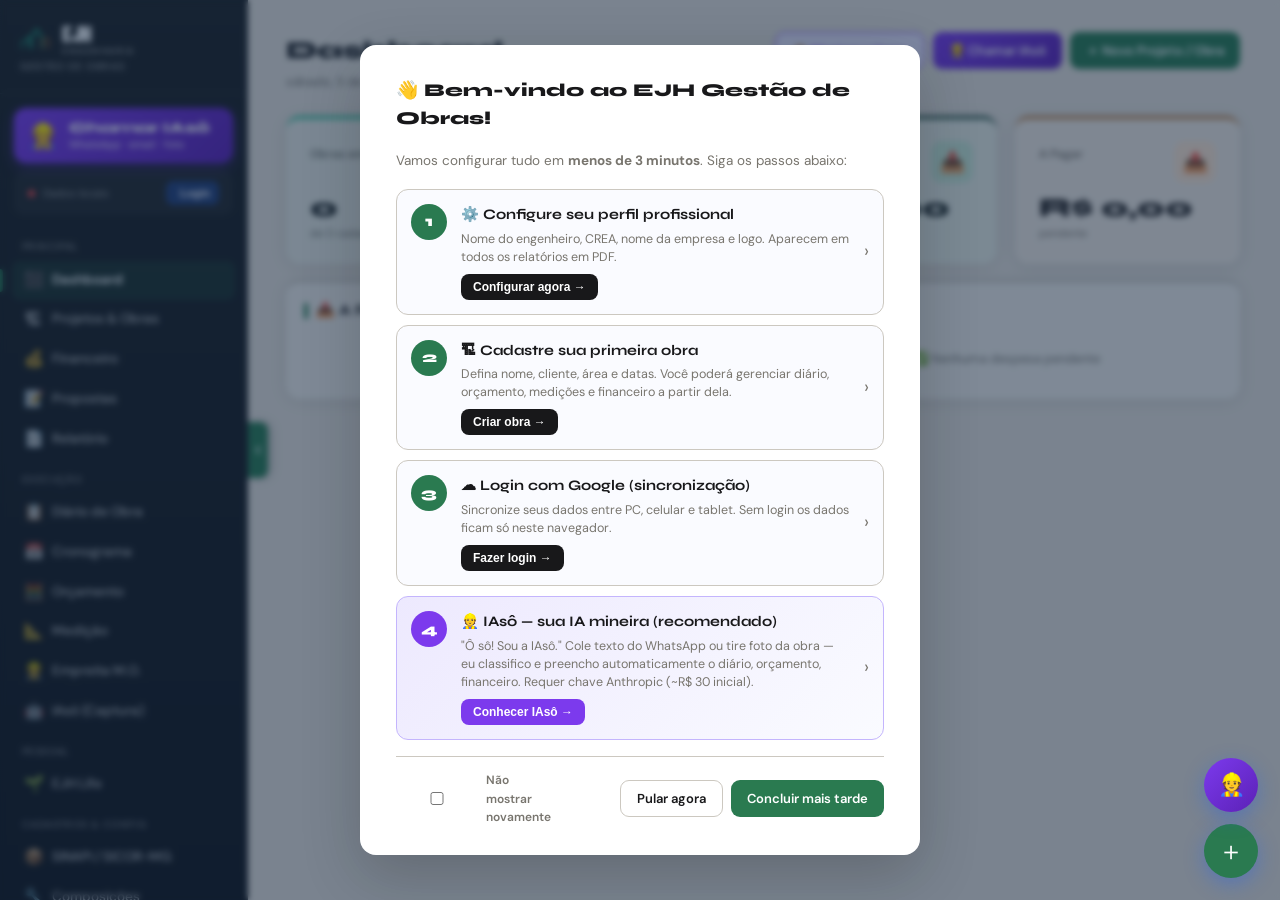
==== commit a751caee: "Fix: remover prefixo G. dos botões de diário em obras.js G é variável de módulo — inacessível em onc" ====
--- a/index.html
+++ b/index.html
@@ -23,7 +23,7 @@
 <script src="https://www.gstatic.com/firebasejs/9.23.0/firebase-firestore-compat.js"></script>
 <script src="https://www.gstatic.com/firebasejs/9.23.0/firebase-storage-compat.js"></script>
 <!-- Main module -->
-<script type="module" src="./app.js?v=20260516l"></script>
+<script type="module" src="./app.js?v=20260516p"></script>
 <!-- SheetJS for Excel import -->
 <script src="https://cdnjs.cloudflare.com/ajax/libs/xlsx/0.18.5/xlsx.full.min.js"></script>
 <!-- Lucide icons (modern SVG icon library) -->
@@ -333,7 +333,8 @@
     <select id="cron-obra-sel" onchange="renderCronAtivo()" style="padding:7px 12px;border:1.5px solid var(--border);border-radius:9px;font-size:13px;min-width:240px"><option value="">Todas as obras</option></select>
   </div>
   <div id="cron-tabela-view">
-    <div class="table-wrap"><table><thead><tr><th>ID</th><th>Obra</th><th>Etapa</th><th>Início</th><th>Fim</th><th>% Prev.</th><th>% Conc.</th><th>Situação</th><th></th></tr></thead><tbody id="tbody-cron"></tbody></table></div>
+    <div class="table-wrap"><table><thead><tr><th>ID</th><th>Obra</th><th>Etapa</th><th>Início</th><th>Fim</th><th>% Prev.</th><th>Incid.%</th><th>% Conc.</th><th>Situação</th><th></th></tr></thead><tbody id="tbody-cron"></tbody></table></div>
+    <div id="cron-avanco-ponderado"></div>
   </div>
   <div id="cron-gantt-view" style="display:none">
     <div class="gantt-wrap" id="gantt-container"></div>
@@ -837,6 +838,7 @@
     <div class="form-group"><label>Data Fim</label><input id="f-cron-fim" type="date"></div>
     <div class="form-group"><label>% Previsto</label><input id="f-cron-prev" type="number" min="0" max="100" placeholder="100"></div>
     <div class="form-group"><label>% Concluído</label><input id="f-cron-conc" type="number" min="0" max="100" placeholder="0"></div>
+    <div class="form-group"><label>Incidência CEF (%)</label><input id="f-cron-incidencia" type="number" min="0" max="100" step="0.01" placeholder="0.00" title="Peso desta etapa na composição total do contrato (tabela PCI/Caixa)"></div>
   </div>
   <div class="modal-actions">
     <button class="btn btn-outline" onclick="closeModal('modal-cron')">Cancelar</button>
@@ -961,6 +963,7 @@
       </div>
     </div>
     <div class="form-group"><label>% Previsto</label><input id="f-edit-prev" type="number" min="0" max="100"></div>
+    <div class="form-group"><label>Incidência CEF (%)</label><input id="f-edit-incidencia" type="number" min="0" max="100" step="0.01" placeholder="0.00" title="Peso desta etapa na composição total do contrato (tabela PCI/Caixa)"></div>
     <div class="form-group"><label>Data Fim (revisão)</label><input id="f-edit-fim" type="date"></div>
     <div class="form-group full"><label>Observação</label><input id="f-edit-obs" placeholder="Motivo de atraso, aceleração…"></div>
   </div>
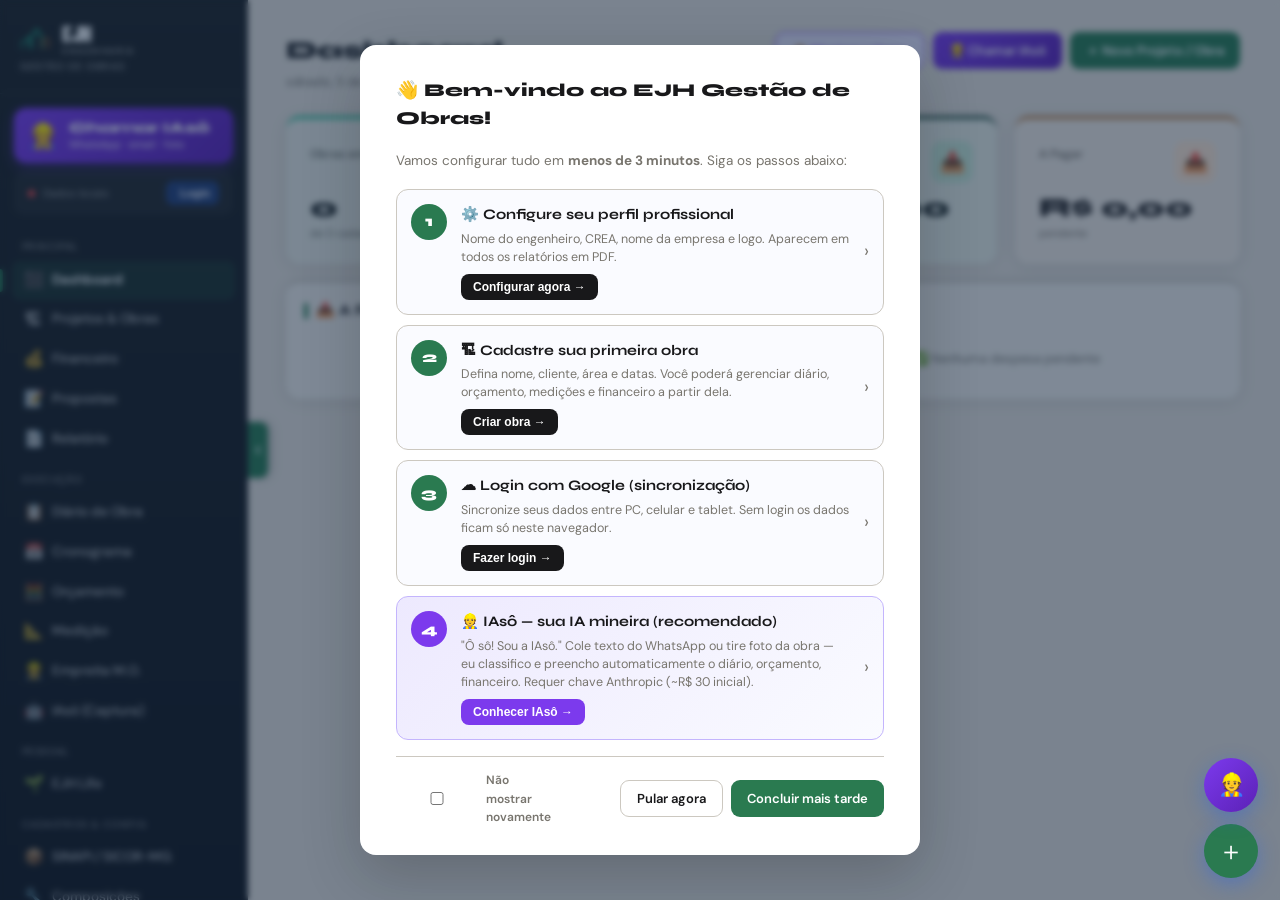
==== commit 6ffa3968: "fix: engenheiro e CREA no cabeçalho/rodapé do PDF do Diário e Medições O PDF do Diário e Medições é " ====
--- a/index.html
+++ b/index.html
@@ -23,7 +23,7 @@
 <script src="https://www.gstatic.com/firebasejs/9.23.0/firebase-firestore-compat.js"></script>
 <script src="https://www.gstatic.com/firebasejs/9.23.0/firebase-storage-compat.js"></script>
 <!-- Main module -->
-<script type="module" src="./app.js?v=20260516p"></script>
+<script type="module" src="./app.js?v=20260516q"></script>
 <!-- SheetJS for Excel import -->
 <script src="https://cdnjs.cloudflare.com/ajax/libs/xlsx/0.18.5/xlsx.full.min.js"></script>
 <!-- Lucide icons (modern SVG icon library) -->
